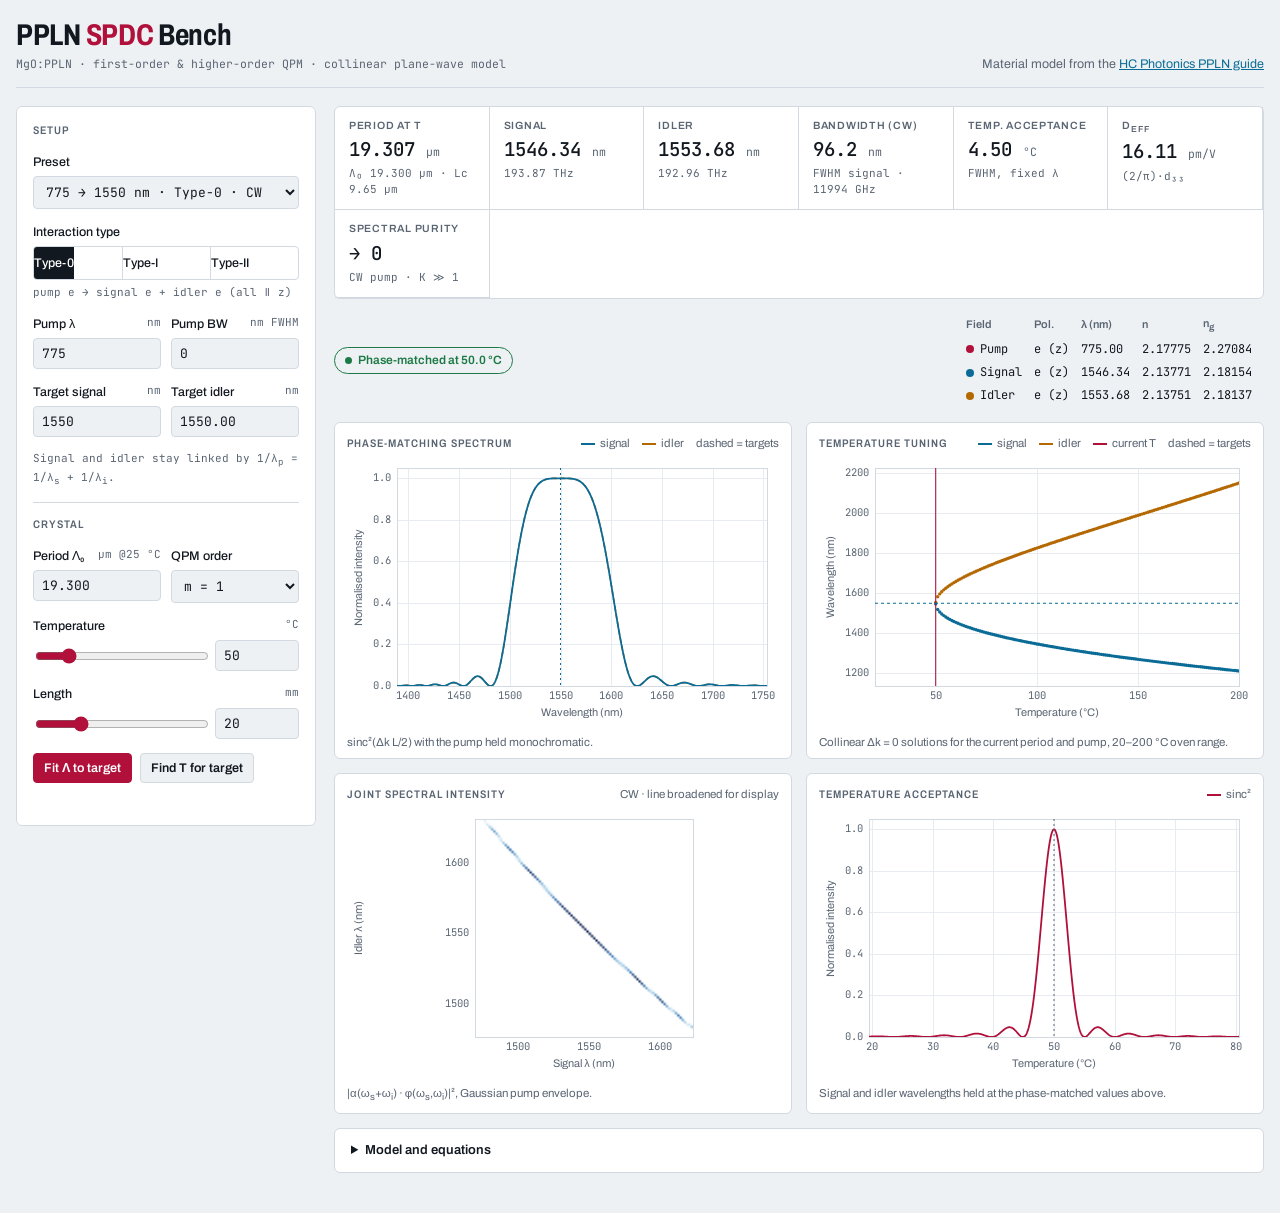
==== index.html @ 558c2560 "Add PPLN SPDC Bench simulator Co-Authored-By: Claude Opus 5.5 <noreply@anthropic.com>" ====
<!doctype html><html><head><meta charset=utf8><meta name=viewport content="width=device-width,initial-scale=1,viewport-fit=cover"><style>:root{color-scheme:light;box-sizing:border-box;padding-top:env(safe-area-inset-top,0px);padding-bottom:env(safe-area-inset-bottom,0px)}html{scroll-padding-top:env(safe-area-inset-top,0px)}body{margin:0;padding:0;font:14px -apple-system,BlinkMacSystemFont,sans-serif;background:#fff;color:#000}img{max-width:100%}[hidden]:not([hidden=until-found i]){display:none!important}</style></head><body>
<title>PPLN SPDC Bench</title>
<meta name="claude:viewport-fit-sides" content="cover">
<link rel="preconnect" href="https://fonts.googleapis.com">
<link rel="stylesheet" href="https://fonts.googleapis.com/css2?family=Archivo:wdth,wght@75..100,400..700&family=JetBrains+Mono:wght@400;500&display=swap">
<style>
/* Layout: instrument bench — fixed control rack on the left, readout strip + 2×2 scope panels on the right */
:root{
  --bg:#eef1f4; --panel:#ffffff; --ink:#121820; --muted:#5a6573; --line:#d3d9e0; --grid:#e8ecf0;
  --pump:#b0103a; --sig:#0a6c96; --idl:#b46800; --ok:#1d7a46; --warn:#a35a00;
  --map0:#ffffff; --map1:#9cc8e4; --map2:#2f6fb0; --map3:#0b1f4a;
  --f-disp:"Archivo", "Helvetica Neue", Arial, sans-serif;
  --f-body:"Archivo", "Helvetica Neue", Arial, sans-serif;
  --f-mono:"JetBrains Mono", ui-monospace, "SF Mono", Menlo, monospace;
}
@media (prefers-color-scheme: dark){:root:not([data-theme="light"]){
  --bg:#0c1014; --panel:#141a20; --ink:#e4e9ee; --muted:#8b97a4; --line:#27313b; --grid:#1c242c;
  --pump:#ff5a7e; --sig:#4fc4f2; --idl:#f2aa45; --ok:#5fd18f; --warn:#f0a94a;
  --map0:#141a20; --map1:#1f5d8c; --map2:#3fb6e6; --map3:#f4fbff; color-scheme:dark;}}
:root[data-theme="dark"]{
  --bg:#0c1014; --panel:#141a20; --ink:#e4e9ee; --muted:#8b97a4; --line:#27313b; --grid:#1c242c;
  --pump:#ff5a7e; --sig:#4fc4f2; --idl:#f2aa45; --ok:#5fd18f; --warn:#f0a94a;
  --map0:#141a20; --map1:#1f5d8c; --map2:#3fb6e6; --map3:#f4fbff; color-scheme:dark;}
*{box-sizing:border-box}
body{background:var(--bg);color:var(--ink);font-family:var(--f-body);font-size:14px;line-height:1.45;
  padding-left:max(16px, env(safe-area-inset-left, 0px));padding-right:max(16px, env(safe-area-inset-right, 0px));padding-block:20px 40px}
.wrap{max-width:1360px;margin:0 auto;display:flex;flex-direction:column;gap:18px}
header{display:flex;flex-wrap:wrap;align-items:flex-end;justify-content:space-between;gap:10px 24px;border-bottom:1px solid var(--line);padding-bottom:14px}
h1{font-family:var(--f-disp);font-stretch:78%;font-weight:700;font-size:30px;letter-spacing:-.01em;margin:0;line-height:1;text-wrap:balance}
h1 span{color:var(--pump)}
.sub{font-family:var(--f-mono);font-size:11.5px;color:var(--muted);margin-top:6px}
.src{font-size:12.5px;color:var(--muted)} .src a{color:var(--sig)}
.layout{display:grid;grid-template-columns:300px minmax(0,1fr);gap:18px;align-items:start}
@media (max-width:920px){.layout{grid-template-columns:minmax(0,1fr)}}
.rack{background:var(--panel);border:1px solid var(--line);border-radius:6px;padding:16px;display:flex;flex-direction:column;gap:14px;position:sticky;top:12px}
@media (max-width:920px){.rack{position:static}}
.rack h2,.panel h3{font-family:var(--f-disp);font-stretch:85%;font-size:11px;font-weight:600;letter-spacing:.09em;text-transform:uppercase;color:var(--muted);margin:0}
.field{display:flex;flex-direction:column;gap:5px}
.field label{font-size:12.5px;font-weight:500;display:flex;justify-content:space-between;gap:8px}
.field label small{color:var(--muted);font-weight:400;font-family:var(--f-mono);font-size:11px}
input[type=number],select{font-family:var(--f-mono);font-size:13px;color:var(--ink);background:var(--bg);border:1px solid var(--line);border-radius:4px;padding:6px 8px;width:100%;min-width:0}
input:focus-visible,select:focus-visible,button:focus-visible,.seg input:focus-visible+span{outline:2px solid var(--sig);outline-offset:1px}
.pair{display:grid;grid-template-columns:minmax(0,1fr) 84px;gap:8px;align-items:center}
input[type=range]{width:100%;accent-color:var(--pump)}
.row2{display:grid;grid-template-columns:1fr 1fr;gap:10px}
.seg{display:grid;grid-template-columns:repeat(3,1fr);border:1px solid var(--line);border-radius:4px;overflow:hidden}
.seg label{position:relative;cursor:pointer}
.seg input{position:absolute;opacity:0;inset:0}
.seg span{display:block;text-align:center;padding:7px 0;font-size:12.5px;font-weight:500;border-left:1px solid var(--line)}
.seg label:first-child span{border-left:0}
.seg input:checked+span{background:var(--ink);color:var(--panel)}
.polnote{font-family:var(--f-mono);font-size:11px;color:var(--muted)}
.btns{display:flex;gap:8px;flex-wrap:wrap}
button{font-family:var(--f-body);font-size:12.5px;font-weight:600;padding:7px 10px;border-radius:4px;border:1px solid var(--line);background:var(--bg);color:var(--ink);cursor:pointer}
button:hover{border-color:var(--muted)}
button.pri{background:var(--pump);border-color:var(--pump);color:#fff}
.msg{font-size:12px;color:var(--warn);min-height:1em}
.hr{height:1px;background:var(--line)}
.out{display:flex;flex-direction:column;gap:14px;min-width:0}
.strip{background:var(--panel);border:1px solid var(--line);border-radius:6px;display:grid;grid-template-columns:repeat(auto-fit,minmax(140px,1fr))}
.ro{padding:11px 14px;border-right:1px solid var(--line);border-bottom:1px solid var(--line);display:flex;flex-direction:column;gap:3px;min-width:0}
.ro .k{font-size:10.5px;letter-spacing:.07em;text-transform:uppercase;color:var(--muted);font-weight:600}
.ro .v{font-family:var(--f-mono);font-size:19px;font-weight:500;font-variant-numeric:tabular-nums;white-space:nowrap;overflow:hidden;text-overflow:ellipsis}
.ro .v small{font-size:11.5px;color:var(--muted);font-weight:400}
.ro .s{font-family:var(--f-mono);font-size:11px;color:var(--muted);font-variant-numeric:tabular-nums}
.statusbar{display:flex;flex-wrap:wrap;gap:10px;align-items:center;justify-content:space-between}
.chip{display:inline-flex;align-items:center;gap:6px;font-size:12px;font-weight:600;padding:4px 10px;border-radius:99px;border:1px solid currentColor}
.chip::before{content:"";width:7px;height:7px;border-radius:50%;background:currentColor}
.chip.ok{color:var(--ok)} .chip.warn{color:var(--warn)}
.tblwrap{overflow-x:auto}
table{border-collapse:collapse;font-family:var(--f-mono);font-size:12px;font-variant-numeric:tabular-nums}
th,td{padding:3px 12px 3px 0;text-align:left;white-space:nowrap}
th{font-family:var(--f-body);font-weight:600;color:var(--muted);font-size:11px}
.dot{display:inline-block;width:8px;height:8px;border-radius:50%;margin-right:6px;vertical-align:middle}
.grid4{display:grid;grid-template-columns:repeat(2,minmax(0,1fr));gap:14px}
@media (max-width:1100px){.grid4{grid-template-columns:minmax(0,1fr)}}
.panel{background:var(--panel);border:1px solid var(--line);border-radius:6px;padding:12px 12px 8px;display:flex;flex-direction:column;gap:6px;min-width:0}
.ph{display:flex;justify-content:space-between;align-items:baseline;gap:10px;flex-wrap:wrap}
.lg{display:flex;gap:12px;font-size:11.5px;color:var(--muted);flex-wrap:wrap}
.lg i{display:inline-block;width:14px;height:2px;vertical-align:middle;margin-right:5px}
canvas{width:100%;height:270px;display:block}
.cap{font-size:11.5px;color:var(--muted)}
details{background:var(--panel);border:1px solid var(--line);border-radius:6px;padding:12px 16px}
summary{cursor:pointer;font-weight:600;font-size:13px}
.notes{max-width:78ch;font-size:13px;display:flex;flex-direction:column;gap:8px;margin-top:10px}
.notes code,.eq{font-family:var(--f-mono);font-size:12px}
.eq{display:block;background:var(--bg);border:1px solid var(--line);border-radius:4px;padding:8px 10px;overflow-x:auto;white-space:pre}
@media (prefers-reduced-motion:reduce){*{transition:none!important}}
</style>

<div class="wrap">
<header>
  <div>
    <h1>PPLN <span>SPDC</span> Bench</h1>
    <div class="sub">MgO:PPLN · first-order &amp; higher-order QPM · collinear plane-wave model</div>
  </div>
  <div class="src">Material model from the <a href="https://www.hcphotonics.com/ppln-guide-overview" target="_blank" rel="noopener">HC Photonics PPLN guide</a></div>
</header>

<div class="layout">
<aside class="rack" aria-label="Simulation controls">
  <h2>Setup</h2>
  <div class="field">
    <label for="preset">Preset</label>
    <select id="preset">
      <option value="p1">775 → 1550 nm · Type-0 · CW</option>
      <option value="p2">405 → 810 nm · Type-0 · CW</option>
      <option value="p3">532 → 810 + 1550 nm · Type-0 · CW</option>
      <option value="p4">775 → 1550 nm · Type-II · 1 nm pulsed</option>
    </select>
  </div>
  <div class="field">
    <label>Interaction type</label>
    <div class="seg" role="radiogroup">
      <label><input type="radio" name="type" id="ty0" value="0" checked><span>Type-0</span></label>
      <label><input type="radio" name="type" id="ty1" value="1"><span>Type-I</span></label>
      <label><input type="radio" name="type" id="ty2" value="2"><span>Type-II</span></label>
    </div>
    <div class="polnote" id="polnote"></div>
  </div>
  <div class="row2">
    <div class="field"><label for="lp">Pump λ <small>nm</small></label><input type="number" id="lp" value="775" step="0.1" min="350" max="2000"></div>
    <div class="field"><label for="bw">Pump BW <small>nm FWHM</small></label><input type="number" id="bw" value="0" step="0.05" min="0"></div>
  </div>
  <div class="row2">
    <div class="field"><label for="ls">Target signal <small>nm</small></label><input type="number" id="ls" value="1550" step="0.1"></div>
    <div class="field"><label for="li">Target idler <small>nm</small></label><input type="number" id="li" value="1550" step="0.1"></div>
  </div>
  <div class="polnote">Signal and idler stay linked by 1/λ<sub>p</sub> = 1/λ<sub>s</sub> + 1/λ<sub>i</sub>.</div>
  <div class="hr"></div>
  <h2>Crystal</h2>
  <div class="row2">
    <div class="field"><label for="per">Period Λ₀ <small>µm @25 °C</small></label><input type="number" id="per" value="19.5" step="0.01" min="0.5"></div>
    <div class="field"><label for="ord">QPM order</label><select id="ord"><option value="1">m = 1</option><option value="3">m = 3</option><option value="5">m = 5</option></select></div>
  </div>
  <div class="field">
    <label for="Tr">Temperature <small>°C</small></label>
    <div class="pair"><input type="range" id="Tr" min="20" max="200" step="0.1" value="50" aria-label="Temperature slider"><input type="number" id="Tn" value="50" step="0.1" min="-20" max="250"></div>
  </div>
  <div class="field">
    <label for="Lr">Length <small>mm</small></label>
    <div class="pair"><input type="range" id="Lr" min="1" max="80" step="0.5" value="20" aria-label="Length slider"><input type="number" id="Ln" value="20" step="0.5" min="0.1" max="80"></div>
  </div>
  <div class="btns">
    <button class="pri" id="fitP">Fit Λ to target</button>
    <button id="fitT">Find T for target</button>
  </div>
  <div class="msg" id="msg" role="status"></div>
</aside>

<section class="out">
  <div class="strip" id="strip">
    <div class="ro"><span class="k">Period at T</span><span class="v" id="rPer">–</span><span class="s" id="rPer2"></span></div>
    <div class="ro"><span class="k">Signal</span><span class="v" id="rLs">–</span><span class="s" id="rLs2"></span></div>
    <div class="ro"><span class="k">Idler</span><span class="v" id="rLi">–</span><span class="s" id="rLi2"></span></div>
    <div class="ro"><span class="k">Bandwidth (CW)</span><span class="v" id="rBw">–</span><span class="s" id="rBw2"></span></div>
    <div class="ro"><span class="k">Temp. acceptance</span><span class="v" id="rTa">–</span><span class="s">FWHM, fixed λ</span></div>
    <div class="ro"><span class="k">d<sub>eff</sub></span><span class="v" id="rD">–</span><span class="s" id="rD2"></span></div>
    <div class="ro"><span class="k">Spectral purity</span><span class="v" id="rPu">–</span><span class="s" id="rPu2"></span></div>
  </div>

  <div class="statusbar">
    <span class="chip ok" id="chip">Phase-matched</span>
    <div class="tblwrap"><table aria-label="Refractive indices">
      <thead><tr><th>Field</th><th>Pol.</th><th>λ (nm)</th><th>n</th><th>n<sub>g</sub></th></tr></thead>
      <tbody id="ntab"></tbody>
    </table></div>
  </div>

  <div class="grid4">
    <figure class="panel" style="margin:0">
      <div class="ph"><h3>Phase-matching spectrum</h3><div class="lg"><span><i style="background:var(--sig)"></i>signal</span><span><i style="background:var(--idl)"></i>idler</span><span>dashed = targets</span></div></div>
      <canvas id="cvSpec" aria-label="Phase-matching spectrum plot"></canvas>
      <figcaption class="cap">sinc²(Δk L/2) with the pump held monochromatic.</figcaption>
    </figure>
    <figure class="panel" style="margin:0">
      <div class="ph"><h3>Temperature tuning</h3><div class="lg"><span><i style="background:var(--sig)"></i>signal</span><span><i style="background:var(--idl)"></i>idler</span><span><i style="background:var(--pump)"></i>current T</span><span>dashed = targets</span></div></div>
      <canvas id="cvTune" aria-label="Temperature tuning curve"></canvas>
      <figcaption class="cap">Collinear Δk = 0 solutions for the current period and pump, 20–200 °C oven range.</figcaption>
    </figure>
    <figure class="panel" style="margin:0">
      <div class="ph"><h3>Joint spectral intensity</h3><div class="lg" id="jsaLg"></div></div>
      <canvas id="cvJSA" aria-label="Joint spectral intensity map"></canvas>
      <figcaption class="cap" id="jsaCap">|α(ω<sub>s</sub>+ω<sub>i</sub>) · φ(ω<sub>s</sub>,ω<sub>i</sub>)|², Gaussian pump envelope.</figcaption>
    </figure>
    <figure class="panel" style="margin:0">
      <div class="ph"><h3>Temperature acceptance</h3><div class="lg"><span><i style="background:var(--pump)"></i>sinc²</span></div></div>
      <canvas id="cvTacc" aria-label="Temperature acceptance curve"></canvas>
      <figcaption class="cap">Signal and idler wavelengths held at the phase-matched values above.</figcaption>
    </figure>
  </div>

  <details>
    <summary>Model and equations</summary>
    <div class="notes">
      <p>Temperature-dependent extraordinary/ordinary index of 5 mol% MgO:CLN, in the Sellmeier form given in the HC Photonics guide (coefficients of Gayer et al., Appl. Phys. B 91, 343 (2008)), λ in µm, T in °C:</p>
      <span class="eq">n²(λ,T) = a1 + b1·f + (a2 + b2·f)/(λ² − (a3 + b3·f)²) + (a4 + b4·f)/(λ² − a5²) − a6·λ²
f = (T − 24.5)(T + 570.82)</span>
      <div class="tblwrap"><table id="coefTab"></table></div>
      <p>Quasi-phase-matching with thermal expansion of the grating, Λ(T) = Λ₀[1 + α(T−25) + β(T−25)²], α = 1.54×10⁻⁵ K⁻¹, β = 5.3×10⁻⁹ K⁻²:</p>
      <span class="eq">Δk = 2π [ n_p/λ_p − n_s/λ_s − n_i/λ_i ] − 2π m / Λ(T)
φ(ω_s, ω_i) = sinc(Δk L / 2)        d_eff = (2/π) d_ij / m</span>
      <p>Polarisations (pump → signal + idler): Type-0 e → e + e via d₃₃ = 25.3 pm/V; Type-I e → o + o via d₃₁ = 4.85 pm/V; Type-II o → e + o via d₃₁ (= d₁₅ under Kleinman symmetry). The d values are the ones quoted in the guide.</p>
      <p>Purity is computed from a 96×96 sampled JSA as Tr(ρ²) = Tr[(JJᵀ)²]/Tr[JJᵀ]², with K = 1/purity. For a CW pump the JSA collapses onto the anti-diagonal; the map is broadened only for display and purity → 0.</p>
      <p>Not modelled: focusing (Boyd–Kleinman / Bennink), absolute pair rates, waveguide dispersion, poling duty-cycle errors, non-collinear emission.</p>
    </div>
  </details>
</section>
</div>
</div>

<script>
(function(){
const $=id=>document.getElementById(id);
const SM={e:{a:[5.756,0.0983,0.2020,189.32,12.52,1.32e-2],b:[2.860e-6,4.700e-8,6.113e-8,1.516e-4]},
          o:{a:[5.653,0.1185,0.2091,89.61,10.85,1.97e-2],b:[7.941e-7,3.134e-8,-4.641e-9,-2.188e-6]}};
function nidx(lam,T,pol){const s=SM[pol],a=s.a,b=s.b,f=(T-24.5)*(T+570.82),l2=lam*lam,a3=a[2]+b[2]*f;
  return Math.sqrt(a[0]+b[0]*f+(a[1]+b[1]*f)/(l2-a3*a3)+(a[3]+b[3]*f)/(l2-a[4]*a[4])-a[5]*l2);}
function ngrp(lam,T,pol){const h=1e-4;return nidx(lam,T,pol)-lam*(nidx(lam+h,T,pol)-nidx(lam-h,T,pol))/(2*h);}
const AL=1.54e-5,BE=5.3e-9;
const perT=(L0,T)=>{const d=T-25;return L0*(1+AL*d+BE*d*d);};
const POL={0:['e','e','e'],1:['e','o','o'],2:['o','e','o']};
const DIJ={0:[25.3,'d₃₃'],1:[4.85,'d₃₁'],2:[4.85,'d₃₁']};
const TP=2*Math.PI, C_GHZ=299792.458;
function kmis(ss,si,T,type){const sp=ss+si,p=POL[type];return TP*(nidx(1/sp,T,p[0])*sp-nidx(1/ss,T,p[1])*ss-nidx(1/si,T,p[2])*si);}
function dk(ss,si,T,P){return kmis(ss,si,T,P.type)-P.sgn*TP*P.m/perT(P.L0,T);}
const sinc=x=>Math.abs(x)<1e-9?1:Math.sin(x)/x;
function bisect(f,a,b,fa){for(let k=0;k<60;k++){const m=(a+b)/2,fm=f(m);if(fa*fm<=0){b=m}else{a=m;fa=fm}}return (a+b)/2;}

// coefficient table
(function(){const t=$('coefTab');let h='<thead><tr><th></th>'+['a1','a2','a3','a4','a5','a6','b1','b2','b3','b4'].map(x=>'<th>'+x+'</th>').join('')+'</tr></thead><tbody>';
 for(const p of ['e','o']){h+='<tr><th>n<sub>'+p+'</sub></th>'+SM[p].a.concat(SM[p].b).map(v=>'<td>'+(Math.abs(v)<1e-3?v.toExponential(3):v)+'</td>').join('')+'</tr>';}
 t.innerHTML=h+'</tbody>';})();

function readP(){
  const type=+document.querySelector('input[name="type"]:checked').value;
  const P={type,lpnm:+$('lp').value,lsnm:+$('ls').value,bw:Math.max(0,+$('bw').value||0),L0:+$('per').value,m:+$('ord').value,T:+$('Tn').value,Lmm:+$('Ln').value};
  const errs=[];
  if(!(P.lpnm>=350&&P.lpnm<=2000))errs.push('Pump λ must be 350–2000 nm.');
  if(!(P.L0>0.3))errs.push('Period must be above 0.3 µm.');
  if(!(P.Lmm>0))errs.push('Length must be positive.');
  if(!(P.T>=-20&&P.T<=250))errs.push('Temperature must be −20 to 250 °C.');
  if(errs.length){P.err=errs.join(' ');return P;}
  P.lp=P.lpnm/1000;P.sp=1/P.lp;P.Lum=P.Lmm*1000;
  let sst=P.sp/2;
  if(P.lsnm>P.lpnm*1.001){const s=1000/P.lsnm,i=P.sp-s; if(i>0.2&&s<1/0.35) sst=s; else P.warnT=true;} else P.warnT=true;
  P.sst=sst;P.sit=P.sp-sst;P.linm=1000/P.sit;
  P.sgn=Math.sign(kmis(P.sst,P.sit,P.T,type))||1;
  P.dmax=Math.min(P.sp/2-0.2,1/0.35-P.sp/2);
  return P;
}

function scanRoots(P,T,N,sym){
  const lo=sym?0:-P.dmax,hi=P.dmax,R=[];let prev=null,pd=0;
  const f=d=>dk(P.sp/2+d,P.sp/2-d,T,P);
  let best=Infinity,bestd=0;
  for(let i=0;i<N;i++){const d=lo+(hi-lo)*i/(N-1),v=f(d);
    if(Math.abs(v)<best){best=Math.abs(v);bestd=d;}
    if(prev!==null&&(prev===0||prev*v<0))R.push(bisect(f,pd,d,prev));
    prev=v;pd=d;}
  return {R,bestd};
}

let RES=null;
function compute(){
  const P=readP();const msg=$('msg');
  $('polnote').textContent={0:'pump e → signal e + idler e (all ∥ z)',1:'pump e → signal o + idler o',2:'pump o → signal e + idler o'}[P.type];
  if(P.err){msg.textContent=P.err;return;}
  msg.textContent=P.warnT?'Target signal must lie between the pump and 5 µm idler limit; using degenerate point.':'';
  const sym=P.type!==2,sp=P.sp,T=P.T,L=P.Lum;
  if(!(P.dmax>0)){msg.textContent='Pump wavelength out of range for this model.';return;}
  // centre
  const sc=scanRoots(P,T,1600,sym);
  let dt=P.sst-sp/2; if(sym)dt=Math.abs(dt);
  let c,exact=false;
  if(sc.R.length){c=sc.R.reduce((a,b)=>Math.abs(b-dt)<Math.abs(a-dt)?b:a);exact=true;}else c=sc.bestd;
  const F=d=>dk(sp/2+d,sp/2-d,T,P);
  const h=1e-4,f0=F(c),f1=(F(c+h)-F(c-h))/(2*h),f2=(F(c+h)-2*f0+F(c-h))/(h*h);
  const B=12*Math.PI/L+Math.abs(f0);
  let w=Infinity; if(Math.abs(f1)>1e-12)w=B/Math.abs(f1); if(Math.abs(f2)>1e-12)w=Math.min(w,Math.sqrt(2*B/Math.abs(f2)));
  if(!isFinite(w))w=P.dmax; w=Math.min(Math.max(w,1e-7),P.dmax);
  let lo=c-w,hi=c+w; if(sym&&lo<0){const m=Math.max(-lo,hi);lo=-m;hi=m;}
  lo=Math.max(lo,-P.dmax);hi=Math.min(hi,P.dmax);
  const NS=1500,sp_={d:[],ls:[],li:[],S:[]};
  for(let i=0;i<NS;i++){const d=lo+(hi-lo)*i/(NS-1),x=F(d)*L/2,s=sinc(x);sp_.d.push(d);sp_.ls.push(1000/(sp/2+d));sp_.li.push(1000/(sp/2-d));sp_.S.push(s*s);}
  // FWHM signal
  let im=0;for(let i=1;i<NS;i++){if(sp_.S[i]>sp_.S[im])im=i;}
  const half=sp_.S[im]/2,interp=(i,j)=>{const t=(half-sp_.S[i])/(sp_.S[j]-sp_.S[i]);return [sp_.ls[i]+t*(sp_.ls[j]-sp_.ls[i]),sp_.d[i]+t*(sp_.d[j]-sp_.d[i])];};
  let l=im;while(l>0&&sp_.S[l]>=half)l--; let r=im;while(r<NS-1&&sp_.S[r]>=half)r++;
  const A=l<im?interp(l,l+1):[sp_.ls[0],sp_.d[0]],Bq=r>im?interp(r,r-1):[sp_.ls[NS-1],sp_.d[NS-1]];
  const fwhmNm=Math.abs(A[0]-Bq[0]),fwhmS=Math.abs(A[1]-Bq[1]);
  const ss0=sp/2+c,si0=sp/2-c,lsc=1000/ss0,lic=1000/si0;
  // temperature acceptance
  const G=t=>dk(ss0,si0,t,P);
  const g0=G(T),g1=(G(T+0.01)-G(T-0.01))/0.02;
  let Tc=Math.abs(g1)>1e-12?T-g0/g1:T; Tc=Math.min(Math.max(Tc,T-200),T+200);
  let wT=Math.abs(g1)>1e-12?(12*Math.PI/L)/Math.abs(g1):100; wT=Math.min(Math.max(wT,0.02),150);
  const ta={T:[],S:[]};for(let i=0;i<800;i++){const t=Tc-wT+2*wT*i/799,x=G(t)*L/2,s=sinc(x);ta.T.push(t);ta.S.push(s*s);}
  let tm=0;for(let i=1;i<800;i++)if(ta.S[i]>ta.S[tm])tm=i;
  const th=ta.S[tm]/2;let tl=tm;while(tl>0&&ta.S[tl]>=th)tl--;let tr=tm;while(tr<799&&ta.S[tr]>=th)tr++;
  const tI=(i,j)=>ta.T[i]+(th-ta.S[i])/(ta.S[j]-ta.S[i])*(ta.T[j]-ta.T[i]);
  const tFW=Math.abs((tr>tm?tI(tr,tr-1):ta.T[799])-(tl<tm?tI(tl,tl+1):ta.T[0]));
  // tuning curve
  const tune={s:[],i:[]};
  for(let t=20;t<=200;t+=1){const q=scanRoots(P,t,500,sym);for(const d of q.R){tune.s.push([t,1000/(sp/2+d)]);tune.i.push([t,1000/(sp/2-d)]);}}
  // JSA
  const N=96,Fs=P.bw>0?P.bw/1000/(P.lp*P.lp):0; // pump FWHM in µm^-1
  let hsS=Math.max(0.8*fwhmS,3*Fs,2e-6);
  const hlS=hsS*(lsc/1000)*(lsc/1000)*1000,hlI=hsS*(lic/1000)*(lic/1000)*1000; // nm
  const Fe=Fs>0?Fs:2*hsS/N*1.2;
  const J=new Float64Array(N*N);let jmax=0;
  for(let r2=0;r2<N;r2++){const li=lic+hlI-2*hlI*r2/(N-1),si=1000/li;
    for(let c2=0;c2<N;c2++){const ls=lsc-hlS+2*hlS*c2/(N-1),ss=1000/ls;
      const dp=ss+si-sp,pa=Math.exp(-2*Math.LN2*dp*dp/(Fe*Fe));
      const v=pa*sinc(dk(ss,si,T,P)*L/2);J[r2*N+c2]=v;if(Math.abs(v)>jmax)jmax=Math.abs(v);}}
  let pur=null;
  if(Fs>0&&jmax>0){let trM=0,trM2=0;const Mrow=new Float64Array(N);
    for(let a=0;a<N;a++){for(let b=a;b<N;b++){let s=0;const oa=a*N,ob=b*N;for(let k=0;k<N;k++)s+=J[oa+k]*J[ob+k];
      if(a===b){trM+=s;trM2+=s*s;}else trM2+=2*s*s;}}
    pur=trM2/(trM*trM);}
  RES={P,exact,f0,c,lsc,lic,fwhmNm,fwhmS,tFW,Tc,sp_,ta,tune,J,N,jmax,hlS,hlI,pur,sym};
  readouts();draw();
}

function fx(v,d){return Number.isFinite(v)?v.toFixed(d):'–';}
function readouts(){
  const R=RES,P=R.P;
  const LT=perT(P.L0,P.T);
  $('rPer').innerHTML=fx(LT,3)+' <small>µm</small>';
  $('rPer2').textContent='Λ₀ '+fx(P.L0,3)+' µm · Lc '+fx(LT/(2*P.m),2)+' µm';
  $('rLs').innerHTML=fx(R.lsc,2)+' <small>nm</small>';
  $('rLi').innerHTML=fx(R.lic,2)+' <small>nm</small>';
  $('rLs2').textContent=fx(C_GHZ/R.lsc,2)+' THz';
  $('rLi2').textContent=fx(C_GHZ/R.lic,2)+' THz';
  const bw=R.fwhmNm;
  $('rBw').innerHTML=(bw<0.1?fx(bw*1000,1)+' <small>pm</small>':fx(bw,bw<10?2:1)+' <small>nm</small>');
  $('rBw2').textContent='FWHM signal · '+fx(R.fwhmS*C_GHZ,R.fwhmS*C_GHZ<10?2:0)+' GHz';
  $('rTa').innerHTML=(R.tFW<0.1?fx(R.tFW*1000,0)+' <small>mK</small>':fx(R.tFW,2)+' <small>°C</small>');
  const d=DIJ[P.type];
  $('rD').innerHTML=fx(2/Math.PI*d[0]/P.m,2)+' <small>pm/V</small>';
  $('rD2').textContent='(2/π)·'+d[1]+(P.m>1?' / '+P.m:'');
  if(R.pur==null){$('rPu').innerHTML='→ 0';$('rPu2').textContent='CW pump · K ≫ 1';}
  else{$('rPu').innerHTML=fx(R.pur,3);$('rPu2').textContent='Schmidt K = '+fx(1/R.pur,2);}
  const chip=$('chip');
  if(R.exact){chip.className='chip ok';chip.textContent='Phase-matched at '+fx(P.T,1)+' °C';}
  else{chip.className='chip warn';chip.textContent='No exact match · nearest |Δk·L/2| = '+fx(Math.abs(R.f0*P.Lum/2)/Math.PI,1)+'π · peak near '+fx(R.Tc,1)+' °C';}
  const pol=POL[P.type],rows=[['Pump','var(--pump)',pol[0],P.lpnm],['Signal','var(--sig)',pol[1],R.lsc],['Idler','var(--idl)',pol[2],R.lic]];
  $('ntab').innerHTML=rows.map(r=>'<tr><td><span class="dot" style="background:'+r[1]+'"></span>'+r[0]+'</td><td>'+(r[2]==='e'?'e (z)':'o (y)')+'</td><td>'+fx(r[3],2)+'</td><td>'+fx(nidx(r[3]/1000,P.T,r[2]),5)+'</td><td>'+fx(ngrp(r[3]/1000,P.T,r[2]),5)+'</td></tr>').join('');
  $('jsaLg').innerHTML=R.pur==null?'<span>CW · line broadened for display</span>':'<span>pump '+fx(P.bw,2)+' nm FWHM</span>';
}

// ---------- plotting ----------
function tok(){const cs=getComputedStyle(document.documentElement),g=k=>cs.getPropertyValue(k).trim();
  return{ink:g('--ink'),muted:g('--muted'),line:g('--line'),grid:g('--grid'),panel:g('--panel'),pump:g('--pump'),sig:g('--sig'),idl:g('--idl'),map:['--map0','--map1','--map2','--map3'].map(g)};}
function prep(cv){const dpr=window.devicePixelRatio||1,w=cv.clientWidth,h=cv.clientHeight,W=Math.max(1,Math.round(w*dpr)),H=Math.max(1,Math.round(h*dpr));
  if(cv.width!==W)cv.width=W;if(cv.height!==H)cv.height=H;const ctx=cv.getContext('2d');ctx.setTransform(dpr,0,0,dpr,0,0);ctx.clearRect(0,0,w,h);return{ctx,w,h};}
function ticks(lo,hi,n){if(!(hi>lo)){hi=lo+1;}const s0=(hi-lo)/n,mag=Math.pow(10,Math.floor(Math.log10(s0))),q=s0/mag,step=(q<1.5?1:q<3?2:q<7?5:10)*mag,t=[];
  for(let v=Math.ceil(lo/step)*step;v<=hi+step*1e-6;v+=step)t.push(v);return{t,step};}
function tf(v,step){const d=Math.max(0,Math.min(4,-Math.floor(Math.log10(step)+1e-9)));return (Math.abs(v)<step*1e-6?0:v).toFixed(d);}
const MONO='10.5px "JetBrains Mono", ui-monospace, monospace';
function frame(ctx,C,r,x0,x1,y0,y1,o){
  const X=v=>r.x+(v-x0)/(x1-x0)*r.w,Y=v=>r.y+r.h-(v-y0)/(y1-y0)*r.h;
  const tx=ticks(x0,x1,o.nx||5),ty=ticks(y0,y1,o.ny||4);
  ctx.font=MONO;ctx.lineWidth=1;
  if(!o.nogrid){ctx.strokeStyle=C.grid;ctx.beginPath();
    tx.t.forEach(v=>{const p=Math.round(X(v))+.5;ctx.moveTo(p,r.y);ctx.lineTo(p,r.y+r.h);});
    ty.t.forEach(v=>{const p=Math.round(Y(v))+.5;ctx.moveTo(r.x,p);ctx.lineTo(r.x+r.w,p);});ctx.stroke();}
  ctx.strokeStyle=C.line;ctx.strokeRect(Math.round(r.x)+.5,Math.round(r.y)+.5,Math.round(r.w),Math.round(r.h));
  ctx.fillStyle=C.muted;ctx.textAlign='center';ctx.textBaseline='top';
  let lastX=-1e9;tx.t.forEach(v=>{const s=tf(v,tx.step),p=X(v),wd=ctx.measureText(s).width;if(p-wd/2>lastX+6){ctx.fillText(s,p,r.y+r.h+5);lastX=p+wd/2;}});
  if(!o.noy){ctx.textAlign='right';ctx.textBaseline='middle';ty.t.forEach(v=>ctx.fillText(tf(v,ty.step),r.x-6,Y(v)));}
  ctx.font='11px "Archivo", "Helvetica Neue", Arial, sans-serif';ctx.textAlign='center';ctx.textBaseline='top';
  if(o.xl)ctx.fillText(o.xl,r.x+r.w/2,r.y+r.h+21);
  if(o.yl){ctx.save();ctx.translate(12,r.y+r.h/2);ctx.rotate(-Math.PI/2);ctx.textBaseline='middle';ctx.fillText(o.yl,0,0);ctx.restore();}
  return{X,Y};
}
function path(ctx,M,xs,ys,col,lw,dash,r){ctx.save();ctx.beginPath();ctx.rect(r.x,r.y,r.w,r.h);ctx.clip();ctx.strokeStyle=col;ctx.lineWidth=lw;ctx.setLineDash(dash||[]);ctx.beginPath();
  for(let i=0;i<xs.length;i++){const a=M.X(xs[i]),b=M.Y(ys[i]);i?ctx.lineTo(a,b):ctx.moveTo(a,b);}ctx.stroke();ctx.restore();}
function vline(ctx,M,r,x,col,dash){if(x<Math.min(M.x0,M.x1))return;const p=M.X(x);if(p<r.x||p>r.x+r.w)return;ctx.save();ctx.strokeStyle=col;ctx.setLineDash(dash||[]);ctx.lineWidth=1;ctx.beginPath();ctx.moveTo(p,r.y);ctx.lineTo(p,r.y+r.h);ctx.stroke();ctx.restore();}
function hline(ctx,M,r,y,col,dash){const p=M.Y(y);if(p<r.y||p>r.y+r.h)return;ctx.save();ctx.strokeStyle=col;ctx.setLineDash(dash||[]);ctx.lineWidth=1;ctx.beginPath();ctx.moveTo(r.x,p);ctx.lineTo(r.x+r.w,p);ctx.stroke();ctx.restore();}
function rng(a){let lo=Infinity,hi=-Infinity;for(const v of a){if(v<lo)lo=v;if(v>hi)hi=v;}return[lo,hi];}
function note(ctx,C,r,t){ctx.fillStyle=C.muted;ctx.font='12px "Archivo", Arial, sans-serif';ctx.textAlign='center';ctx.textBaseline='middle';ctx.fillText(t,r.x+r.w/2,r.y+r.h/2);}

function drawSpec(C){
  const {ctx,w,h}=prep($('cvSpec')),R=RES,S=R.sp_,P=R.P;
  const [s0,s1]=rng(S.ls),[i0,i1]=rng(S.li),wid=Math.max(s1-s0,i1-i0);
  const tgt=P.warnT?null:P.lsnm,tgi=P.warnT?null:P.linm;
  if(Math.max(s0,i0)-Math.min(s1,i1)<0.5*wid){
    const r={x:50,y:10,w:w-62,h:h-52},x0=Math.min(s0,i0),x1=Math.max(s1,i1);
    const M=frame(ctx,C,r,x0,x1,0,1.05,{xl:'Wavelength (nm)',yl:'Normalised intensity',nx:6});
    path(ctx,M,S.li,S.S,C.idl,1.6,[5,3],r);path(ctx,M,S.ls,S.S,C.sig,1.8,null,r);
    if(tgt){M.x0=x0;M.x1=x1;vline(ctx,M,r,tgt,C.sig,[2,3]);if(Math.abs(tgi-tgt)>1e-3)vline(ctx,M,r,tgi,C.idl,[2,3]);}
  } else {
    const gap=24,ww=(w-62-gap)/2;
    const r1={x:50,y:10,w:ww,h:h-52},r2={x:50+ww+gap,y:10,w:ww,h:h-52};
    const M1=frame(ctx,C,r1,s0,s1,0,1.05,{xl:'Signal λ (nm)',yl:'Normalised intensity',nx:3});
    const M2=frame(ctx,C,r2,i0,i1,0,1.05,{xl:'Idler λ (nm)',nx:3,noy:true});
    path(ctx,M1,S.ls,S.S,C.sig,1.8,null,r1);path(ctx,M2,S.li,S.S,C.idl,1.8,null,r2);
    if(tgt){M1.x0=s0;M1.x1=s1;vline(ctx,M1,r1,tgt,C.sig,[2,3]);M2.x0=i0;M2.x1=i1;vline(ctx,M2,r2,tgi,C.idl,[2,3]);}
  }
}
function drawTune(C){
  const {ctx,w,h}=prep($('cvTune')),R=RES,P=R.P,r={x:56,y:10,w:w-68,h:h-52};
  const all=R.tune.s.concat(R.tune.i);
  if(!all.length){frame(ctx,C,r,20,200,0,1,{xl:'Temperature (°C)',yl:'Wavelength (nm)',nx:6});note(ctx,C,r,'No collinear phase matching between 20 and 200 °C');return;}
  let [y0,y1]=rng(all.map(p=>p[1]));if(!P.warnT){y0=Math.min(y0,P.lsnm,P.linm);y1=Math.max(y1,P.lsnm,P.linm);}const pad=Math.max((y1-y0)*0.08,1);y0-=pad;y1+=pad;
  const M=frame(ctx,C,r,20,200,y0,y1,{xl:'Temperature (°C)',yl:'Wavelength (nm)',nx:6});
  ctx.save();ctx.beginPath();ctx.rect(r.x,r.y,r.w,r.h);ctx.clip();
  for(const [arr,col] of [[R.tune.i,C.idl],[R.tune.s,C.sig]]){ctx.fillStyle=col;for(const p of arr){ctx.beginPath();ctx.arc(M.X(p[0]),M.Y(p[1]),1.7,0,TP);ctx.fill();}}
  ctx.restore();
  M.x0=20;M.x1=200;vline(ctx,M,r,P.T,C.pump,[]);
  if(!P.warnT){hline(ctx,M,r,P.lsnm,C.sig,[3,3]);if(Math.abs(P.linm-P.lsnm)>1e-3)hline(ctx,M,r,P.linm,C.idl,[3,3]);}
}
function hex(c){c=c.replace('#','');if(c.length===3)c=c.split('').map(x=>x+x).join('');const n=parseInt(c,16);return[(n>>16)&255,(n>>8)&255,n&255];}
function drawJSA(C){
  const cv=$('cvJSA'),{ctx,w,h}=prep(cv),R=RES,N=R.N;
  const side=Math.min(w-70,h-52),r={x:56+Math.max(0,(w-70-side)/2),y:10,w:side,h:side};
  const stops=C.map.map(hex),cmap=v=>{const t=Math.min(1,Math.max(0,v))*3,k=Math.min(2,Math.floor(t)),f=t-k,a=stops[k],b=stops[k+1];return[a[0]+(b[0]-a[0])*f,a[1]+(b[1]-a[1])*f,a[2]+(b[2]-a[2])*f];};
  const off=document.createElement('canvas');off.width=N;off.height=N;const oc=off.getContext('2d'),img=oc.createImageData(N,N);
  const m2=R.jmax*R.jmax||1;
  for(let i=0;i<N*N;i++){const v=R.J[i]*R.J[i]/m2,c=cmap(Math.pow(v,0.8));img.data[4*i]=c[0];img.data[4*i+1]=c[1];img.data[4*i+2]=c[2];img.data[4*i+3]=255;}
  oc.putImageData(img,0,0);
  ctx.imageSmoothingEnabled=true;ctx.drawImage(off,r.x,r.y,r.w,r.h);
  frame(ctx,C,r,R.lsc-R.hlS,R.lsc+R.hlS,R.lic-R.hlI,R.lic+R.hlI,{xl:'Signal λ (nm)',yl:'Idler λ (nm)',nx:4,ny:4,nogrid:true});
}
function drawTacc(C){
  const {ctx,w,h}=prep($('cvTacc')),R=RES,r={x:50,y:10,w:w-62,h:h-52},[t0,t1]=rng(R.ta.T);
  const M=frame(ctx,C,r,t0,t1,0,1.05,{xl:'Temperature (°C)',yl:'Normalised intensity',nx:5});
  path(ctx,M,R.ta.T,R.ta.S,C.pump,1.8,null,r);M.x0=t0;M.x1=t1;vline(ctx,M,r,R.P.T,C.muted,[2,3]);
}
function draw(){if(!RES)return;const C=tok();drawSpec(C);drawTune(C);drawJSA(C);drawTacc(C);}

// ---------- controls ----------
let raf=0;const sched=()=>{cancelAnimationFrame(raf);raf=requestAnimationFrame(compute);};
function link(a,b){$(a).addEventListener('input',()=>{$(b).value=$(a).value;sched();});$(b).addEventListener('input',()=>{$(a).value=$(b).value;sched();});}
link('Tr','Tn');link('Lr','Ln');
['bw','per','ord'].forEach(id=>$(id).addEventListener('input',sched));
function conj(a,b){const lp=+$('lp').value,v=+$(a).value;if(v>lp*1.001){const o=1/(1/lp-1/v);if(isFinite(o)&&o>0)$(b).value=o.toFixed(2);}}
$('ls').addEventListener('input',()=>{conj('ls','li');sched();});
$('li').addEventListener('input',()=>{conj('li','ls');sched();});
$('lp').addEventListener('input',()=>{conj('ls','li');sched();});
function fitPeriod(){const P=readP();if(P.err){$('msg').textContent=P.err;return;}
  const km=Math.abs(kmis(P.sst,P.sit,P.T,P.type));$('per').value=(TP*P.m/km/perT(1,P.T)).toFixed(3);compute();}
document.querySelectorAll('input[name="type"]').forEach(el=>el.addEventListener('change',fitPeriod));
$('ord').addEventListener('change',fitPeriod);
$('fitP').addEventListener('click',fitPeriod);
$('fitT').addEventListener('click',()=>{const P=readP();if(P.err)return;
  const g=t=>dk(P.sst,P.sit,t,P),R=[];let pv=g(0),pt=0;
  for(let t=0.25;t<=250;t+=0.25){const v=g(t);if(pv*v<=0)R.push(bisect(g,pt,t,pv));pv=v;pt=t;}
  if(!R.length){$('msg').textContent='No temperature between 0 and 250 °C phase-matches the target with this period.';return;}
  const best=R.reduce((a,b)=>Math.abs(b-P.T)<Math.abs(a-P.T)?b:a);
  $('Tn').value=best.toFixed(2);$('Tr').value=Math.min(200,Math.max(20,best));compute();
  $('msg').textContent=best>200?'Phase matching needs '+best.toFixed(1)+' °C, above a typical 200 °C oven.':'';});
const PRESETS={p1:{type:0,lp:775,bw:0,ls:1550,T:50,L:20},p2:{type:0,lp:405,bw:0,ls:810,T:40,L:10},p3:{type:0,lp:532,bw:0,ls:810,T:60,L:20},p4:{type:2,lp:775,bw:1,ls:1550,T:40,L:30}};
function applyPreset(k){const p=PRESETS[k];$('ty'+p.type).checked=true;$('lp').value=p.lp;$('bw').value=p.bw;$('ls').value=p.ls;conj('ls','li');$('Tn').value=p.T;$('Tr').value=p.T;$('Ln').value=p.L;$('Lr').value=p.L;$('ord').value=1;fitPeriod();}
$('preset').addEventListener('change',e=>applyPreset(e.target.value));

new ResizeObserver(()=>draw()).observe(document.querySelector('.grid4'));
try{matchMedia('(prefers-color-scheme: dark)').addEventListener('change',draw);}catch(e){}
new MutationObserver(draw).observe(document.documentElement,{attributes:true,attributeFilter:['data-theme']});
if(document.fonts&&document.fonts.ready)document.fonts.ready.then(draw);
applyPreset('p1');
})();
</script>

</body></html>
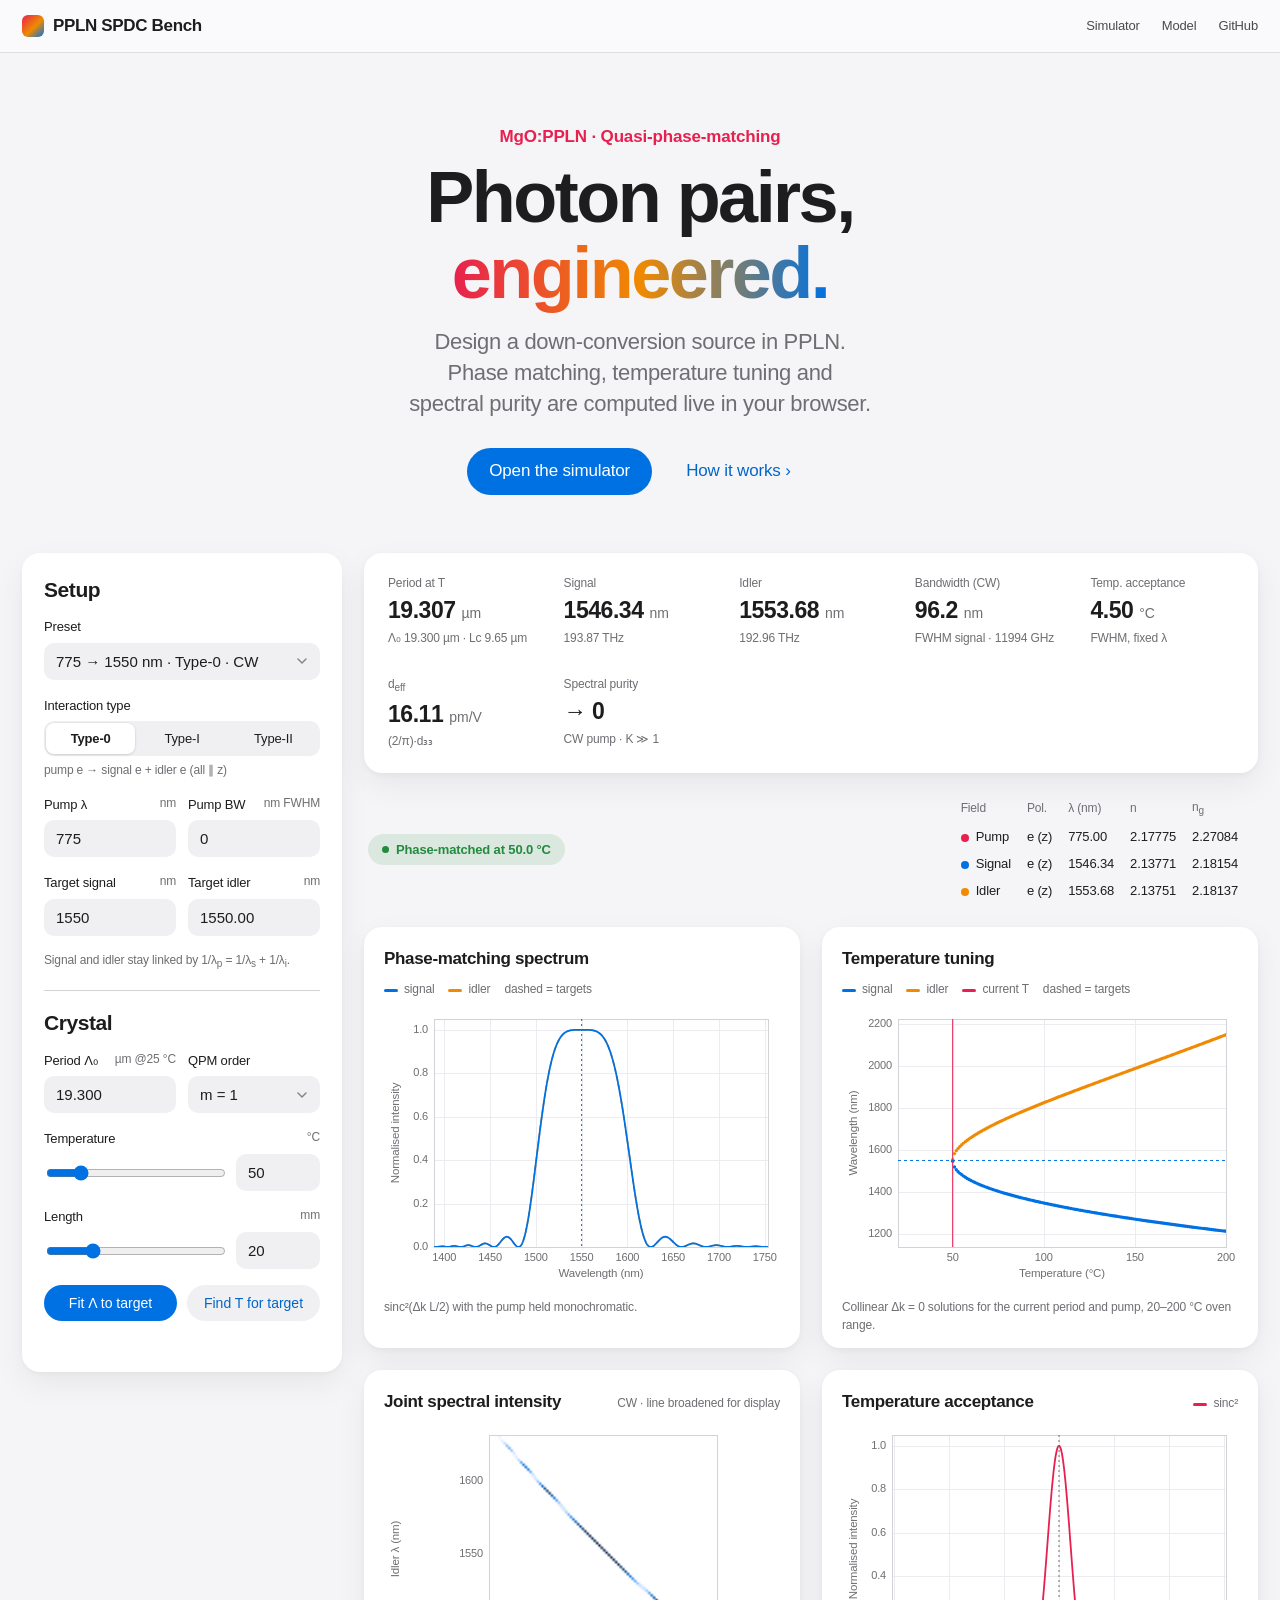
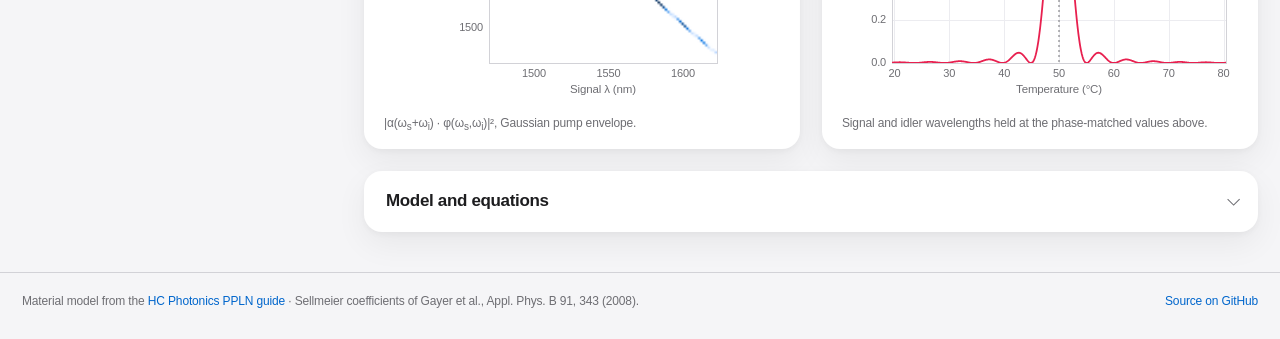
==== commit 696e458b: "Redesign page with Apple-style look Glass nav bar, hero section, system fonts, rounded cards, segmen" ====
--- a/index.html
+++ b/index.html
@@ -1,103 +1,182 @@
-<!doctype html><html><head><meta charset=utf8><meta name=viewport content="width=device-width,initial-scale=1,viewport-fit=cover"><style>:root{color-scheme:light;box-sizing:border-box;padding-top:env(safe-area-inset-top,0px);padding-bottom:env(safe-area-inset-bottom,0px)}html{scroll-padding-top:env(safe-area-inset-top,0px)}body{margin:0;padding:0;font:14px -apple-system,BlinkMacSystemFont,sans-serif;background:#fff;color:#000}img{max-width:100%}[hidden]:not([hidden=until-found i]){display:none!important}</style></head><body>
+<!doctype html>
+<html lang="en">
+<head>
+<meta charset="utf-8">
+<meta name="viewport" content="width=device-width,initial-scale=1,viewport-fit=cover">
 <title>PPLN SPDC Bench</title>
-<meta name="claude:viewport-fit-sides" content="cover">
-<link rel="preconnect" href="https://fonts.googleapis.com">
-<link rel="stylesheet" href="https://fonts.googleapis.com/css2?family=Archivo:wdth,wght@75..100,400..700&family=JetBrains+Mono:wght@400;500&display=swap">
+<meta name="description" content="Interactive simulator for spontaneous parametric down-conversion in MgO:PPLN: quasi-phase-matching, temperature tuning, joint spectral intensity and purity.">
+<meta name="theme-color" content="#f5f5f7" media="(prefers-color-scheme: light)">
+<meta name="theme-color" content="#000000" media="(prefers-color-scheme: dark)">
 <style>
-/* Layout: instrument bench — fixed control rack on the left, readout strip + 2×2 scope panels on the right */
 :root{
-  --bg:#eef1f4; --panel:#ffffff; --ink:#121820; --muted:#5a6573; --line:#d3d9e0; --grid:#e8ecf0;
-  --pump:#b0103a; --sig:#0a6c96; --idl:#b46800; --ok:#1d7a46; --warn:#a35a00;
-  --map0:#ffffff; --map1:#9cc8e4; --map2:#2f6fb0; --map3:#0b1f4a;
-  --f-disp:"Archivo", "Helvetica Neue", Arial, sans-serif;
-  --f-body:"Archivo", "Helvetica Neue", Arial, sans-serif;
-  --f-mono:"JetBrains Mono", ui-monospace, "SF Mono", Menlo, monospace;
+  --bg:#f5f5f7; --panel:#ffffff; --fill:#f0f0f3; --ink:#1d1d1f; --muted:#6e6e73; --line:#d2d2d7; --grid:#ececf0;
+  --accent:#0071e3; --accent-ink:#0066cc;
+  --pump:#e8204f; --sig:#0071e3; --idl:#f08a00; --ok:#248a3d; --warn:#c93400;
+  --map0:#ffffff; --map1:#bcd9ff; --map2:#0071e3; --map3:#001a3d;
+  --nav:rgba(251,251,253,.78); --shadow:0 2px 6px rgba(0,0,0,.04),0 12px 32px rgba(0,0,0,.06);
+  --f:-apple-system,BlinkMacSystemFont,"SF Pro Text","SF Pro Display","Helvetica Neue",Helvetica,Arial,sans-serif;
+  --f-mono:ui-monospace,"SF Mono",SFMono-Regular,Menlo,monospace;
+  color-scheme:light;
 }
 @media (prefers-color-scheme: dark){:root:not([data-theme="light"]){
-  --bg:#0c1014; --panel:#141a20; --ink:#e4e9ee; --muted:#8b97a4; --line:#27313b; --grid:#1c242c;
-  --pump:#ff5a7e; --sig:#4fc4f2; --idl:#f2aa45; --ok:#5fd18f; --warn:#f0a94a;
-  --map0:#141a20; --map1:#1f5d8c; --map2:#3fb6e6; --map3:#f4fbff; color-scheme:dark;}}
+  --bg:#000000; --panel:#1c1c1e; --fill:#2c2c2e; --ink:#f5f5f7; --muted:#98989d; --line:#38383a; --grid:#262629;
+  --accent:#0a84ff; --accent-ink:#2997ff;
+  --pump:#ff375f; --sig:#2997ff; --idl:#ff9f0a; --ok:#30d158; --warn:#ff9f0a;
+  --map0:#1c1c1e; --map1:#0b3f7d; --map2:#0a84ff; --map3:#eaf4ff;
+  --nav:rgba(22,22,23,.78); --shadow:none; color-scheme:dark;}}
 :root[data-theme="dark"]{
-  --bg:#0c1014; --panel:#141a20; --ink:#e4e9ee; --muted:#8b97a4; --line:#27313b; --grid:#1c242c;
-  --pump:#ff5a7e; --sig:#4fc4f2; --idl:#f2aa45; --ok:#5fd18f; --warn:#f0a94a;
-  --map0:#141a20; --map1:#1f5d8c; --map2:#3fb6e6; --map3:#f4fbff; color-scheme:dark;}
+  --bg:#000000; --panel:#1c1c1e; --fill:#2c2c2e; --ink:#f5f5f7; --muted:#98989d; --line:#38383a; --grid:#262629;
+  --accent:#0a84ff; --accent-ink:#2997ff;
+  --pump:#ff375f; --sig:#2997ff; --idl:#ff9f0a; --ok:#30d158; --warn:#ff9f0a;
+  --map0:#1c1c1e; --map1:#0b3f7d; --map2:#0a84ff; --map3:#eaf4ff;
+  --nav:rgba(22,22,23,.78); --shadow:none; color-scheme:dark;}
 *{box-sizing:border-box}
-body{background:var(--bg);color:var(--ink);font-family:var(--f-body);font-size:14px;line-height:1.45;
-  padding-left:max(16px, env(safe-area-inset-left, 0px));padding-right:max(16px, env(safe-area-inset-right, 0px));padding-block:20px 40px}
-.wrap{max-width:1360px;margin:0 auto;display:flex;flex-direction:column;gap:18px}
-header{display:flex;flex-wrap:wrap;align-items:flex-end;justify-content:space-between;gap:10px 24px;border-bottom:1px solid var(--line);padding-bottom:14px}
-h1{font-family:var(--f-disp);font-stretch:78%;font-weight:700;font-size:30px;letter-spacing:-.01em;margin:0;line-height:1;text-wrap:balance}
-h1 span{color:var(--pump)}
-.sub{font-family:var(--f-mono);font-size:11.5px;color:var(--muted);margin-top:6px}
-.src{font-size:12.5px;color:var(--muted)} .src a{color:var(--sig)}
-.layout{display:grid;grid-template-columns:300px minmax(0,1fr);gap:18px;align-items:start}
-@media (max-width:920px){.layout{grid-template-columns:minmax(0,1fr)}}
-.rack{background:var(--panel);border:1px solid var(--line);border-radius:6px;padding:16px;display:flex;flex-direction:column;gap:14px;position:sticky;top:12px}
-@media (max-width:920px){.rack{position:static}}
-.rack h2,.panel h3{font-family:var(--f-disp);font-stretch:85%;font-size:11px;font-weight:600;letter-spacing:.09em;text-transform:uppercase;color:var(--muted);margin:0}
-.field{display:flex;flex-direction:column;gap:5px}
-.field label{font-size:12.5px;font-weight:500;display:flex;justify-content:space-between;gap:8px}
-.field label small{color:var(--muted);font-weight:400;font-family:var(--f-mono);font-size:11px}
-input[type=number],select{font-family:var(--f-mono);font-size:13px;color:var(--ink);background:var(--bg);border:1px solid var(--line);border-radius:4px;padding:6px 8px;width:100%;min-width:0}
-input:focus-visible,select:focus-visible,button:focus-visible,.seg input:focus-visible+span{outline:2px solid var(--sig);outline-offset:1px}
-.pair{display:grid;grid-template-columns:minmax(0,1fr) 84px;gap:8px;align-items:center}
-input[type=range]{width:100%;accent-color:var(--pump)}
-.row2{display:grid;grid-template-columns:1fr 1fr;gap:10px}
-.seg{display:grid;grid-template-columns:repeat(3,1fr);border:1px solid var(--line);border-radius:4px;overflow:hidden}
-.seg label{position:relative;cursor:pointer}
-.seg input{position:absolute;opacity:0;inset:0}
-.seg span{display:block;text-align:center;padding:7px 0;font-size:12.5px;font-weight:500;border-left:1px solid var(--line)}
-.seg label:first-child span{border-left:0}
-.seg input:checked+span{background:var(--ink);color:var(--panel)}
-.polnote{font-family:var(--f-mono);font-size:11px;color:var(--muted)}
-.btns{display:flex;gap:8px;flex-wrap:wrap}
-button{font-family:var(--f-body);font-size:12.5px;font-weight:600;padding:7px 10px;border-radius:4px;border:1px solid var(--line);background:var(--bg);color:var(--ink);cursor:pointer}
-button:hover{border-color:var(--muted)}
-button.pri{background:var(--pump);border-color:var(--pump);color:#fff}
-.msg{font-size:12px;color:var(--warn);min-height:1em}
-.hr{height:1px;background:var(--line)}
-.out{display:flex;flex-direction:column;gap:14px;min-width:0}
-.strip{background:var(--panel);border:1px solid var(--line);border-radius:6px;display:grid;grid-template-columns:repeat(auto-fit,minmax(140px,1fr))}
-.ro{padding:11px 14px;border-right:1px solid var(--line);border-bottom:1px solid var(--line);display:flex;flex-direction:column;gap:3px;min-width:0}
-.ro .k{font-size:10.5px;letter-spacing:.07em;text-transform:uppercase;color:var(--muted);font-weight:600}
-.ro .v{font-family:var(--f-mono);font-size:19px;font-weight:500;font-variant-numeric:tabular-nums;white-space:nowrap;overflow:hidden;text-overflow:ellipsis}
-.ro .v small{font-size:11.5px;color:var(--muted);font-weight:400}
-.ro .s{font-family:var(--f-mono);font-size:11px;color:var(--muted);font-variant-numeric:tabular-nums}
-.statusbar{display:flex;flex-wrap:wrap;gap:10px;align-items:center;justify-content:space-between}
-.chip{display:inline-flex;align-items:center;gap:6px;font-size:12px;font-weight:600;padding:4px 10px;border-radius:99px;border:1px solid currentColor}
+html{scroll-behavior:smooth;scroll-padding-top:64px}
+body{margin:0;background:var(--bg);color:var(--ink);font-family:var(--f);font-size:15px;line-height:1.47;letter-spacing:-.01em;
+  -webkit-font-smoothing:antialiased;-moz-osx-font-smoothing:grayscale}
+a{color:var(--accent-ink);text-decoration:none} a:hover{text-decoration:underline}
+
+/* Glass navigation bar */
+.nav{position:sticky;top:0;z-index:10;background:var(--nav);-webkit-backdrop-filter:saturate(180%) blur(20px);backdrop-filter:saturate(180%) blur(20px);
+  border-bottom:.5px solid color-mix(in srgb,var(--line) 70%,transparent);padding-top:env(safe-area-inset-top,0px)}
+.nav-in{max-width:1280px;margin:0 auto;height:52px;display:flex;align-items:center;justify-content:space-between;gap:16px;
+  padding:0 max(22px,env(safe-area-inset-right,0px)) 0 max(22px,env(safe-area-inset-left,0px))}
+.brand{font-size:17px;font-weight:600;letter-spacing:-.02em;color:var(--ink);display:flex;align-items:center;gap:9px}
+.brand:hover{text-decoration:none}
+.brand-mark{width:22px;height:22px;border-radius:6px;background:linear-gradient(135deg,var(--pump),var(--idl) 55%,var(--sig));flex:none}
+.nav-links{display:flex;gap:22px;font-size:13px}
+.nav-links a{color:var(--ink);opacity:.8} .nav-links a:hover{opacity:1;text-decoration:none}
+@media (max-width:520px){.nav-links a.opt{display:none}}
+
+.wrap{max-width:1280px;margin:0 auto;display:flex;flex-direction:column;gap:22px;
+  padding:0 max(22px,env(safe-area-inset-right,0px)) 0 max(22px,env(safe-area-inset-left,0px))}
+@media (max-width:520px){.wrap,.nav-in{padding-left:16px;padding-right:16px}}
+
+/* Hero */
+.hero{text-align:center;padding:72px 0 36px}
+.eyebrow{font-size:17px;font-weight:600;color:var(--pump);margin:0 0 10px;letter-spacing:-.01em}
+h1{font-size:clamp(40px,7vw,72px);font-weight:700;letter-spacing:-.035em;line-height:1.05;margin:0;text-wrap:balance}
+h1 .grad{background:linear-gradient(90deg,var(--pump),var(--idl) 50%,var(--sig));-webkit-background-clip:text;background-clip:text;color:transparent}
+.tagline{font-size:clamp(17px,2.2vw,22px);color:var(--muted);max-width:640px;margin:16px auto 0;line-height:1.4;letter-spacing:-.015em;text-wrap:balance}
+.hero-cta{display:flex;justify-content:center;gap:12px;margin-top:28px;flex-wrap:wrap}
+.hero-cta a{font-size:17px;padding:11px 22px;border-radius:980px}
+.hero-cta .pill{background:var(--accent);color:#fff} .hero-cta .pill:hover{text-decoration:none;filter:brightness(1.08)}
+.hero-cta .link::after{content:" ›"}
+@media (max-width:520px){.hero{padding:44px 0 20px}}
+
+/* Layout */
+.layout{display:grid;grid-template-columns:320px minmax(0,1fr);gap:22px;align-items:start}
+@media (max-width:960px){.layout{grid-template-columns:minmax(0,1fr)}}
+.card,.rack,.strip,.panel,details{background:var(--panel);border-radius:18px;box-shadow:var(--shadow)}
+@media (prefers-color-scheme: dark){:root:not([data-theme="light"]) :is(.rack,.strip,.panel,details){border:.5px solid var(--line)}}
+:root[data-theme="dark"] :is(.rack,.strip,.panel,details){border:.5px solid var(--line)}
+
+/* Control rack */
+.rack{padding:22px;display:flex;flex-direction:column;gap:16px;position:sticky;top:68px}
+@media (max-width:960px){.rack{position:static}}
+.rack h2{font-size:21px;font-weight:600;letter-spacing:-.02em;margin:0}
+.rack h2+.field,.rack h2+.row2{margin-top:-4px}
+.field{display:flex;flex-direction:column;gap:6px}
+.field label{font-size:13px;font-weight:500;display:flex;justify-content:space-between;gap:8px;color:var(--ink)}
+.field label small{color:var(--muted);font-weight:400;font-size:12px}
+input[type=number],select{font-family:var(--f);font-size:15px;font-variant-numeric:tabular-nums;color:var(--ink);background:var(--fill);
+  border:1px solid transparent;border-radius:10px;padding:9px 11px;width:100%;min-width:0;transition:box-shadow .15s,border-color .15s;appearance:none;-webkit-appearance:none}
+select{background-image:url("data:image/svg+xml,%3Csvg xmlns='http://www.w3.org/2000/svg' width='10' height='6'%3E%3Cpath d='M1 1l4 4 4-4' fill='none' stroke='%2386868b' stroke-width='1.5' stroke-linecap='round' stroke-linejoin='round'/%3E%3C/svg%3E");
+  background-repeat:no-repeat;background-position:right 12px center;padding-right:30px}
+input[type=number]:focus,select:focus{outline:none;border-color:var(--accent);box-shadow:0 0 0 4px color-mix(in srgb,var(--accent) 22%,transparent)}
+button:focus-visible,.seg input:focus-visible+span,input[type=range]:focus-visible{outline:none;box-shadow:0 0 0 4px color-mix(in srgb,var(--accent) 35%,transparent)}
+.pair{display:grid;grid-template-columns:minmax(0,1fr) 84px;gap:12px;align-items:center}
+input[type=range]{width:100%;accent-color:var(--accent);border-radius:99px}
+.row2{display:grid;grid-template-columns:1fr 1fr;gap:12px}
+
+/* Segmented control */
+.seg{display:grid;grid-template-columns:repeat(3,1fr);background:var(--fill);border-radius:10px;padding:2px;gap:2px}
+.field .seg label{display:block;position:relative;cursor:pointer}
+.seg input{position:absolute;opacity:0;inset:0;cursor:pointer}
+.seg span{display:block;text-align:center;padding:6px 0;font-size:13px;font-weight:500;border-radius:8px;color:var(--ink);transition:background .2s,box-shadow .2s}
+.seg input:checked+span{background:var(--panel);box-shadow:0 1px 3px rgba(0,0,0,.12),0 0 0 .5px rgba(0,0,0,.04);font-weight:600}
+@media (prefers-color-scheme: dark){:root:not([data-theme="light"]) .seg input:checked+span{background:#636366}}
+:root[data-theme="dark"] .seg input:checked+span{background:#636366}
+.polnote{font-size:12px;color:var(--muted)}
+.btns{display:grid;grid-template-columns:1fr 1fr;gap:10px}
+button{font-family:var(--f);font-size:14px;font-weight:500;padding:10px 12px;border-radius:980px;border:0;background:var(--fill);color:var(--accent-ink);cursor:pointer;transition:filter .15s,transform .1s}
+button:hover{filter:brightness(.96)} button:active{transform:scale(.98)}
+button.pri{background:var(--accent);color:#fff} button.pri:hover{filter:brightness(1.08)}
+.msg{font-size:12.5px;color:var(--warn);min-height:1em}
+.hr{height:.5px;background:var(--line);margin:2px 0}
+
+/* Readouts */
+.out{display:flex;flex-direction:column;gap:22px;min-width:0}
+.strip{display:grid;grid-template-columns:repeat(auto-fit,minmax(168px,1fr));padding:8px}
+.ro{padding:14px 16px;display:flex;flex-direction:column;gap:2px;min-width:0}
+.ro .k{font-size:12px;color:var(--muted);font-weight:500}
+.ro .v{font-size:23px;font-weight:600;letter-spacing:-.02em;font-variant-numeric:tabular-nums;white-space:nowrap;overflow:hidden;text-overflow:ellipsis}
+.ro .v small{font-size:14px;color:var(--muted);font-weight:500;letter-spacing:0}
+.ro .s{font-size:12px;color:var(--muted);font-variant-numeric:tabular-nums}
+.statusbar{display:flex;flex-wrap:wrap;gap:14px 24px;align-items:center;justify-content:space-between;padding:0 4px}
+.chip{display:inline-flex;align-items:center;gap:7px;font-size:13px;font-weight:600;padding:6px 14px;border-radius:99px;background:color-mix(in srgb,currentColor 12%,transparent)}
 .chip::before{content:"";width:7px;height:7px;border-radius:50%;background:currentColor}
 .chip.ok{color:var(--ok)} .chip.warn{color:var(--warn)}
 .tblwrap{overflow-x:auto}
-table{border-collapse:collapse;font-family:var(--f-mono);font-size:12px;font-variant-numeric:tabular-nums}
-th,td{padding:3px 12px 3px 0;text-align:left;white-space:nowrap}
-th{font-family:var(--f-body);font-weight:600;color:var(--muted);font-size:11px}
-.dot{display:inline-block;width:8px;height:8px;border-radius:50%;margin-right:6px;vertical-align:middle}
-.grid4{display:grid;grid-template-columns:repeat(2,minmax(0,1fr));gap:14px}
-@media (max-width:1100px){.grid4{grid-template-columns:minmax(0,1fr)}}
-.panel{background:var(--panel);border:1px solid var(--line);border-radius:6px;padding:12px 12px 8px;display:flex;flex-direction:column;gap:6px;min-width:0}
+table{border-collapse:collapse;font-size:13px;font-variant-numeric:tabular-nums}
+th,td{padding:4px 16px 4px 0;text-align:left;white-space:nowrap}
+th{font-weight:500;color:var(--muted);font-size:12px}
+.dot{display:inline-block;width:8px;height:8px;border-radius:50%;margin-right:7px;vertical-align:middle}
+
+/* Plot panels */
+.grid4{display:grid;grid-template-columns:repeat(2,minmax(0,1fr));gap:22px}
+@media (max-width:1140px){.grid4{grid-template-columns:minmax(0,1fr)}}
+.panel{padding:20px 20px 14px;display:flex;flex-direction:column;gap:10px;min-width:0}
+.panel h3{font-size:17px;font-weight:600;letter-spacing:-.02em;margin:0}
 .ph{display:flex;justify-content:space-between;align-items:baseline;gap:10px;flex-wrap:wrap}
-.lg{display:flex;gap:12px;font-size:11.5px;color:var(--muted);flex-wrap:wrap}
-.lg i{display:inline-block;width:14px;height:2px;vertical-align:middle;margin-right:5px}
-canvas{width:100%;height:270px;display:block}
-.cap{font-size:11.5px;color:var(--muted)}
-details{background:var(--panel);border:1px solid var(--line);border-radius:6px;padding:12px 16px}
-summary{cursor:pointer;font-weight:600;font-size:13px}
-.notes{max-width:78ch;font-size:13px;display:flex;flex-direction:column;gap:8px;margin-top:10px}
-.notes code,.eq{font-family:var(--f-mono);font-size:12px}
-.eq{display:block;background:var(--bg);border:1px solid var(--line);border-radius:4px;padding:8px 10px;overflow-x:auto;white-space:pre}
-@media (prefers-reduced-motion:reduce){*{transition:none!important}}
+.lg{display:flex;gap:14px;font-size:12px;color:var(--muted);flex-wrap:wrap}
+.lg i{display:inline-block;width:14px;height:3px;border-radius:2px;vertical-align:middle;margin-right:6px}
+canvas{width:100%;height:280px;display:block}
+.cap{font-size:12px;color:var(--muted)}
+
+/* Model notes */
+details{padding:18px 22px}
+summary{cursor:pointer;font-weight:600;font-size:17px;letter-spacing:-.02em;list-style:none;display:flex;justify-content:space-between;align-items:center}
+summary::-webkit-details-marker{display:none}
+summary::after{content:"";width:8px;height:8px;border-right:1.75px solid var(--muted);border-bottom:1.75px solid var(--muted);transform:rotate(45deg) translateY(-3px);transition:transform .25s}
+details[open] summary::after{transform:rotate(225deg) translate(-2px,-1px)}
+.notes{max-width:78ch;font-size:14px;display:flex;flex-direction:column;gap:10px;margin-top:14px;color:var(--ink)}
+.notes p{margin:0}
+.notes code,.eq{font-family:var(--f-mono);font-size:12.5px}
+.eq{display:block;background:var(--fill);border-radius:10px;padding:12px 14px;overflow-x:auto;white-space:pre}
+#coefTab td,#coefTab th{font-family:var(--f-mono);font-size:12px}
+
+footer{max-width:1280px;margin:40px auto 0;padding:20px 22px calc(28px + env(safe-area-inset-bottom,0px));font-size:12px;color:var(--muted);
+  border-top:.5px solid var(--line);display:flex;flex-wrap:wrap;gap:8px 24px;justify-content:space-between}
+@media (max-width:520px){footer{padding-left:16px;padding-right:16px}}
+@media (prefers-reduced-motion:reduce){*{transition:none!important}html{scroll-behavior:auto}}
 </style>
-
-<div class="wrap">
-<header>
-  <div>
-    <h1>PPLN <span>SPDC</span> Bench</h1>
-    <div class="sub">MgO:PPLN · first-order &amp; higher-order QPM · collinear plane-wave model</div>
-  </div>
-  <div class="src">Material model from the <a href="https://www.hcphotonics.com/ppln-guide-overview" target="_blank" rel="noopener">HC Photonics PPLN guide</a></div>
+</head>
+<body>
+<nav class="nav" aria-label="Site">
+  <div class="nav-in">
+    <a class="brand" href="#top"><span class="brand-mark" aria-hidden="true"></span>PPLN SPDC Bench</a>
+    <div class="nav-links">
+      <a href="#sim">Simulator</a>
+      <a href="#model" class="opt">Model</a>
+      <a href="https://github.com/abhayasd555/ppln-spdc-bench" target="_blank" rel="noopener">GitHub</a>
+    </div>
+  </div>
+</nav>
+
+<div class="wrap" id="top">
+<header class="hero">
+  <p class="eyebrow">MgO:PPLN · Quasi-phase-matching</p>
+  <h1>Photon pairs,<br><span class="grad">engineered.</span></h1>
+  <p class="tagline">Design a down-conversion source in PPLN. Phase matching, temperature tuning and spectral purity are computed live in your browser.</p>
+  <div class="hero-cta">
+    <a class="pill" href="#sim">Open the simulator</a>
+    <a class="link" href="#model">How it works</a>
+  </div>
 </header>
 
-<div class="layout">
+
+<div class="layout" id="sim">
 <aside class="rack" aria-label="Simulation controls">
   <h2>Setup</h2>
   <div class="field">
@@ -190,7 +269,7 @@
     </figure>
   </div>
 
-  <details>
+  <details id="model">
     <summary>Model and equations</summary>
     <div class="notes">
       <p>Temperature-dependent extraordinary/ordinary index of 5 mol% MgO:CLN, in the Sellmeier form given in the HC Photonics guide (coefficients of Gayer et al., Appl. Phys. B 91, 343 (2008)), λ in µm, T in °C:</p>
@@ -208,6 +287,11 @@
 </section>
 </div>
 </div>
+
+<footer>
+  <span>Material model from the <a href="https://www.hcphotonics.com/ppln-guide-overview" target="_blank" rel="noopener">HC Photonics PPLN guide</a> · Sellmeier coefficients of Gayer et al., Appl. Phys. B 91, 343 (2008).</span>
+  <span><a href="https://github.com/abhayasd555/ppln-spdc-bench" target="_blank" rel="noopener">Source on GitHub</a></span>
+</footer>
 
 <script>
 (function(){
@@ -357,7 +441,8 @@
 function ticks(lo,hi,n){if(!(hi>lo)){hi=lo+1;}const s0=(hi-lo)/n,mag=Math.pow(10,Math.floor(Math.log10(s0))),q=s0/mag,step=(q<1.5?1:q<3?2:q<7?5:10)*mag,t=[];
   for(let v=Math.ceil(lo/step)*step;v<=hi+step*1e-6;v+=step)t.push(v);return{t,step};}
 function tf(v,step){const d=Math.max(0,Math.min(4,-Math.floor(Math.log10(step)+1e-9)));return (Math.abs(v)<step*1e-6?0:v).toFixed(d);}
-const MONO='10.5px "JetBrains Mono", ui-monospace, monospace';
+const SYS='-apple-system, BlinkMacSystemFont, "SF Pro Text", "Helvetica Neue", Arial, sans-serif';
+const MONO='11px '+SYS;
 function frame(ctx,C,r,x0,x1,y0,y1,o){
   const X=v=>r.x+(v-x0)/(x1-x0)*r.w,Y=v=>r.y+r.h-(v-y0)/(y1-y0)*r.h;
   const tx=ticks(x0,x1,o.nx||5),ty=ticks(y0,y1,o.ny||4);
@@ -369,7 +454,7 @@
   ctx.fillStyle=C.muted;ctx.textAlign='center';ctx.textBaseline='top';
   let lastX=-1e9;tx.t.forEach(v=>{const s=tf(v,tx.step),p=X(v),wd=ctx.measureText(s).width;if(p-wd/2>lastX+6){ctx.fillText(s,p,r.y+r.h+5);lastX=p+wd/2;}});
   if(!o.noy){ctx.textAlign='right';ctx.textBaseline='middle';ty.t.forEach(v=>ctx.fillText(tf(v,ty.step),r.x-6,Y(v)));}
-  ctx.font='11px "Archivo", "Helvetica Neue", Arial, sans-serif';ctx.textAlign='center';ctx.textBaseline='top';
+  ctx.font='500 11.5px '+SYS;ctx.textAlign='center';ctx.textBaseline='top';
   if(o.xl)ctx.fillText(o.xl,r.x+r.w/2,r.y+r.h+21);
   if(o.yl){ctx.save();ctx.translate(12,r.y+r.h/2);ctx.rotate(-Math.PI/2);ctx.textBaseline='middle';ctx.fillText(o.yl,0,0);ctx.restore();}
   return{X,Y};
@@ -379,7 +464,7 @@
 function vline(ctx,M,r,x,col,dash){if(x<Math.min(M.x0,M.x1))return;const p=M.X(x);if(p<r.x||p>r.x+r.w)return;ctx.save();ctx.strokeStyle=col;ctx.setLineDash(dash||[]);ctx.lineWidth=1;ctx.beginPath();ctx.moveTo(p,r.y);ctx.lineTo(p,r.y+r.h);ctx.stroke();ctx.restore();}
 function hline(ctx,M,r,y,col,dash){const p=M.Y(y);if(p<r.y||p>r.y+r.h)return;ctx.save();ctx.strokeStyle=col;ctx.setLineDash(dash||[]);ctx.lineWidth=1;ctx.beginPath();ctx.moveTo(r.x,p);ctx.lineTo(r.x+r.w,p);ctx.stroke();ctx.restore();}
 function rng(a){let lo=Infinity,hi=-Infinity;for(const v of a){if(v<lo)lo=v;if(v>hi)hi=v;}return[lo,hi];}
-function note(ctx,C,r,t){ctx.fillStyle=C.muted;ctx.font='12px "Archivo", Arial, sans-serif';ctx.textAlign='center';ctx.textBaseline='middle';ctx.fillText(t,r.x+r.w/2,r.y+r.h/2);}
+function note(ctx,C,r,t){ctx.fillStyle=C.muted;ctx.font='13px '+SYS;ctx.textAlign='center';ctx.textBaseline='middle';ctx.fillText(t,r.x+r.w/2,r.y+r.h/2);}
 
 function drawSpec(C){
   const {ctx,w,h}=prep($('cvSpec')),R=RES,S=R.sp_,P=R.P;
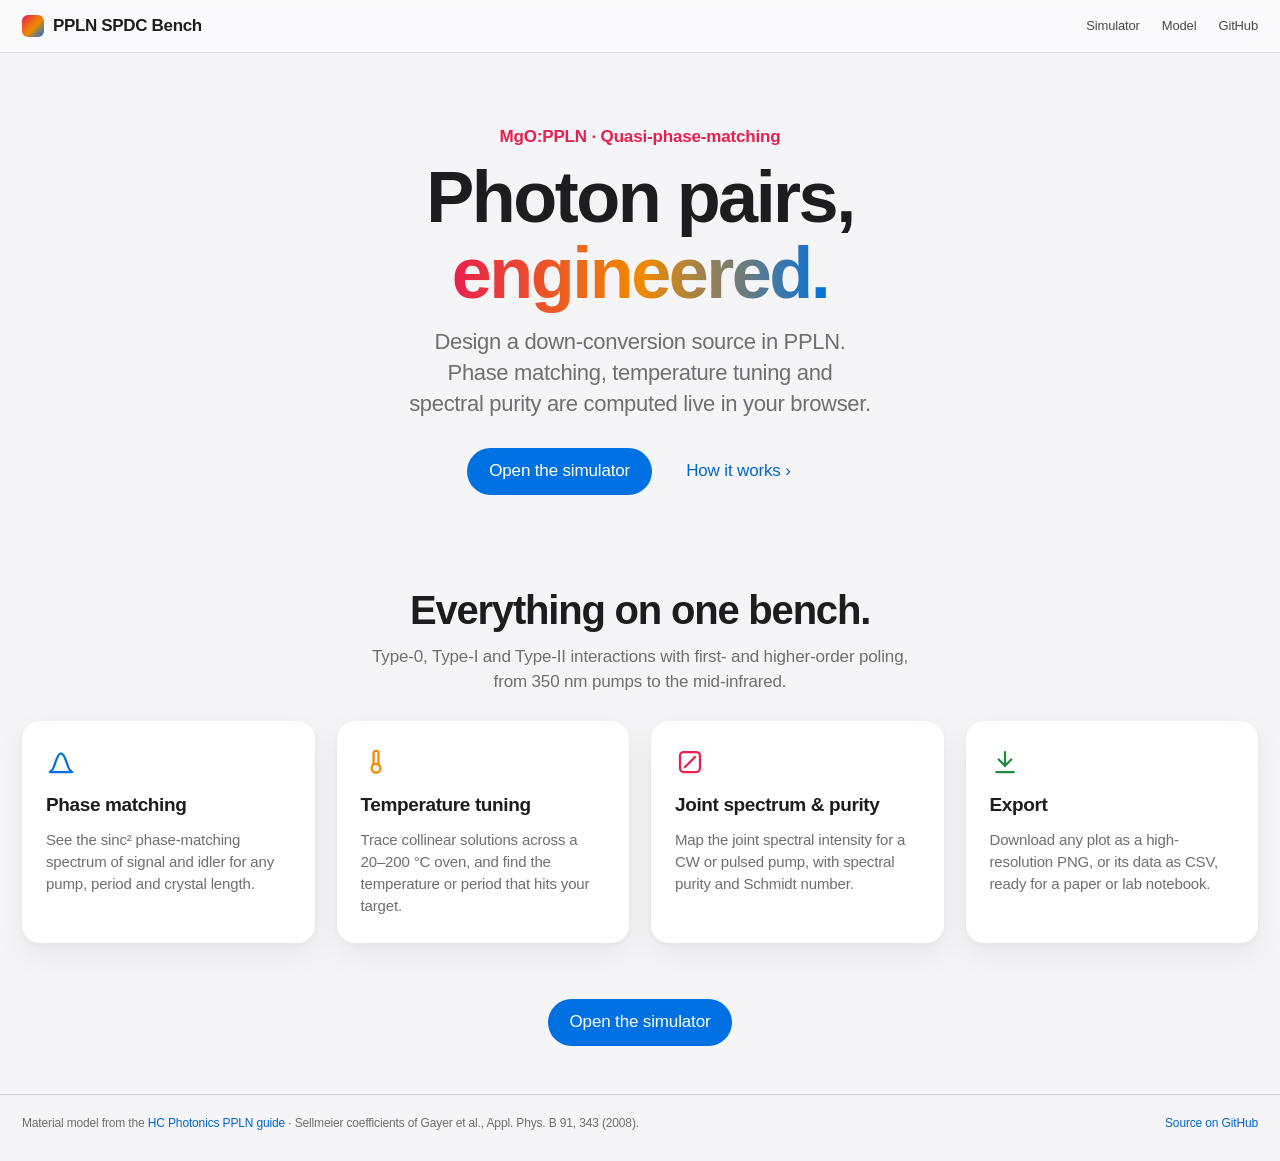
==== commit 481aa888: "Split landing and simulator pages, add plot downloads Landing page links to a separate simulator pag" ====
--- a/index.html
+++ b/index.html
@@ -7,545 +7,47 @@
 <meta name="description" content="Interactive simulator for spontaneous parametric down-conversion in MgO:PPLN: quasi-phase-matching, temperature tuning, joint spectral intensity and purity.">
 <meta name="theme-color" content="#f5f5f7" media="(prefers-color-scheme: light)">
 <meta name="theme-color" content="#000000" media="(prefers-color-scheme: dark)">
-<style>
-:root{
-  --bg:#f5f5f7; --panel:#ffffff; --fill:#f0f0f3; --ink:#1d1d1f; --muted:#6e6e73; --line:#d2d2d7; --grid:#ececf0;
-  --accent:#0071e3; --accent-ink:#0066cc;
-  --pump:#e8204f; --sig:#0071e3; --idl:#f08a00; --ok:#248a3d; --warn:#c93400;
-  --map0:#ffffff; --map1:#bcd9ff; --map2:#0071e3; --map3:#001a3d;
-  --nav:rgba(251,251,253,.78); --shadow:0 2px 6px rgba(0,0,0,.04),0 12px 32px rgba(0,0,0,.06);
-  --f:-apple-system,BlinkMacSystemFont,"SF Pro Text","SF Pro Display","Helvetica Neue",Helvetica,Arial,sans-serif;
-  --f-mono:ui-monospace,"SF Mono",SFMono-Regular,Menlo,monospace;
-  color-scheme:light;
-}
-@media (prefers-color-scheme: dark){:root:not([data-theme="light"]){
-  --bg:#000000; --panel:#1c1c1e; --fill:#2c2c2e; --ink:#f5f5f7; --muted:#98989d; --line:#38383a; --grid:#262629;
-  --accent:#0a84ff; --accent-ink:#2997ff;
-  --pump:#ff375f; --sig:#2997ff; --idl:#ff9f0a; --ok:#30d158; --warn:#ff9f0a;
-  --map0:#1c1c1e; --map1:#0b3f7d; --map2:#0a84ff; --map3:#eaf4ff;
-  --nav:rgba(22,22,23,.78); --shadow:none; color-scheme:dark;}}
-:root[data-theme="dark"]{
-  --bg:#000000; --panel:#1c1c1e; --fill:#2c2c2e; --ink:#f5f5f7; --muted:#98989d; --line:#38383a; --grid:#262629;
-  --accent:#0a84ff; --accent-ink:#2997ff;
-  --pump:#ff375f; --sig:#2997ff; --idl:#ff9f0a; --ok:#30d158; --warn:#ff9f0a;
-  --map0:#1c1c1e; --map1:#0b3f7d; --map2:#0a84ff; --map3:#eaf4ff;
-  --nav:rgba(22,22,23,.78); --shadow:none; color-scheme:dark;}
-*{box-sizing:border-box}
-html{scroll-behavior:smooth;scroll-padding-top:64px}
-body{margin:0;background:var(--bg);color:var(--ink);font-family:var(--f);font-size:15px;line-height:1.47;letter-spacing:-.01em;
-  -webkit-font-smoothing:antialiased;-moz-osx-font-smoothing:grayscale}
-a{color:var(--accent-ink);text-decoration:none} a:hover{text-decoration:underline}
-
-/* Glass navigation bar */
-.nav{position:sticky;top:0;z-index:10;background:var(--nav);-webkit-backdrop-filter:saturate(180%) blur(20px);backdrop-filter:saturate(180%) blur(20px);
-  border-bottom:.5px solid color-mix(in srgb,var(--line) 70%,transparent);padding-top:env(safe-area-inset-top,0px)}
-.nav-in{max-width:1280px;margin:0 auto;height:52px;display:flex;align-items:center;justify-content:space-between;gap:16px;
-  padding:0 max(22px,env(safe-area-inset-right,0px)) 0 max(22px,env(safe-area-inset-left,0px))}
-.brand{font-size:17px;font-weight:600;letter-spacing:-.02em;color:var(--ink);display:flex;align-items:center;gap:9px}
-.brand:hover{text-decoration:none}
-.brand-mark{width:22px;height:22px;border-radius:6px;background:linear-gradient(135deg,var(--pump),var(--idl) 55%,var(--sig));flex:none}
-.nav-links{display:flex;gap:22px;font-size:13px}
-.nav-links a{color:var(--ink);opacity:.8} .nav-links a:hover{opacity:1;text-decoration:none}
-@media (max-width:520px){.nav-links a.opt{display:none}}
-
-.wrap{max-width:1280px;margin:0 auto;display:flex;flex-direction:column;gap:22px;
-  padding:0 max(22px,env(safe-area-inset-right,0px)) 0 max(22px,env(safe-area-inset-left,0px))}
-@media (max-width:520px){.wrap,.nav-in{padding-left:16px;padding-right:16px}}
-
-/* Hero */
-.hero{text-align:center;padding:72px 0 36px}
-.eyebrow{font-size:17px;font-weight:600;color:var(--pump);margin:0 0 10px;letter-spacing:-.01em}
-h1{font-size:clamp(40px,7vw,72px);font-weight:700;letter-spacing:-.035em;line-height:1.05;margin:0;text-wrap:balance}
-h1 .grad{background:linear-gradient(90deg,var(--pump),var(--idl) 50%,var(--sig));-webkit-background-clip:text;background-clip:text;color:transparent}
-.tagline{font-size:clamp(17px,2.2vw,22px);color:var(--muted);max-width:640px;margin:16px auto 0;line-height:1.4;letter-spacing:-.015em;text-wrap:balance}
-.hero-cta{display:flex;justify-content:center;gap:12px;margin-top:28px;flex-wrap:wrap}
-.hero-cta a{font-size:17px;padding:11px 22px;border-radius:980px}
-.hero-cta .pill{background:var(--accent);color:#fff} .hero-cta .pill:hover{text-decoration:none;filter:brightness(1.08)}
-.hero-cta .link::after{content:" ›"}
-@media (max-width:520px){.hero{padding:44px 0 20px}}
-
-/* Layout */
-.layout{display:grid;grid-template-columns:320px minmax(0,1fr);gap:22px;align-items:start}
-@media (max-width:960px){.layout{grid-template-columns:minmax(0,1fr)}}
-.card,.rack,.strip,.panel,details{background:var(--panel);border-radius:18px;box-shadow:var(--shadow)}
-@media (prefers-color-scheme: dark){:root:not([data-theme="light"]) :is(.rack,.strip,.panel,details){border:.5px solid var(--line)}}
-:root[data-theme="dark"] :is(.rack,.strip,.panel,details){border:.5px solid var(--line)}
-
-/* Control rack */
-.rack{padding:22px;display:flex;flex-direction:column;gap:16px;position:sticky;top:68px}
-@media (max-width:960px){.rack{position:static}}
-.rack h2{font-size:21px;font-weight:600;letter-spacing:-.02em;margin:0}
-.rack h2+.field,.rack h2+.row2{margin-top:-4px}
-.field{display:flex;flex-direction:column;gap:6px}
-.field label{font-size:13px;font-weight:500;display:flex;justify-content:space-between;gap:8px;color:var(--ink)}
-.field label small{color:var(--muted);font-weight:400;font-size:12px}
-input[type=number],select{font-family:var(--f);font-size:15px;font-variant-numeric:tabular-nums;color:var(--ink);background:var(--fill);
-  border:1px solid transparent;border-radius:10px;padding:9px 11px;width:100%;min-width:0;transition:box-shadow .15s,border-color .15s;appearance:none;-webkit-appearance:none}
-select{background-image:url("data:image/svg+xml,%3Csvg xmlns='http://www.w3.org/2000/svg' width='10' height='6'%3E%3Cpath d='M1 1l4 4 4-4' fill='none' stroke='%2386868b' stroke-width='1.5' stroke-linecap='round' stroke-linejoin='round'/%3E%3C/svg%3E");
-  background-repeat:no-repeat;background-position:right 12px center;padding-right:30px}
-input[type=number]:focus,select:focus{outline:none;border-color:var(--accent);box-shadow:0 0 0 4px color-mix(in srgb,var(--accent) 22%,transparent)}
-button:focus-visible,.seg input:focus-visible+span,input[type=range]:focus-visible{outline:none;box-shadow:0 0 0 4px color-mix(in srgb,var(--accent) 35%,transparent)}
-.pair{display:grid;grid-template-columns:minmax(0,1fr) 84px;gap:12px;align-items:center}
-input[type=range]{width:100%;accent-color:var(--accent);border-radius:99px}
-.row2{display:grid;grid-template-columns:1fr 1fr;gap:12px}
-
-/* Segmented control */
-.seg{display:grid;grid-template-columns:repeat(3,1fr);background:var(--fill);border-radius:10px;padding:2px;gap:2px}
-.field .seg label{display:block;position:relative;cursor:pointer}
-.seg input{position:absolute;opacity:0;inset:0;cursor:pointer}
-.seg span{display:block;text-align:center;padding:6px 0;font-size:13px;font-weight:500;border-radius:8px;color:var(--ink);transition:background .2s,box-shadow .2s}
-.seg input:checked+span{background:var(--panel);box-shadow:0 1px 3px rgba(0,0,0,.12),0 0 0 .5px rgba(0,0,0,.04);font-weight:600}
-@media (prefers-color-scheme: dark){:root:not([data-theme="light"]) .seg input:checked+span{background:#636366}}
-:root[data-theme="dark"] .seg input:checked+span{background:#636366}
-.polnote{font-size:12px;color:var(--muted)}
-.btns{display:grid;grid-template-columns:1fr 1fr;gap:10px}
-button{font-family:var(--f);font-size:14px;font-weight:500;padding:10px 12px;border-radius:980px;border:0;background:var(--fill);color:var(--accent-ink);cursor:pointer;transition:filter .15s,transform .1s}
-button:hover{filter:brightness(.96)} button:active{transform:scale(.98)}
-button.pri{background:var(--accent);color:#fff} button.pri:hover{filter:brightness(1.08)}
-.msg{font-size:12.5px;color:var(--warn);min-height:1em}
-.hr{height:.5px;background:var(--line);margin:2px 0}
-
-/* Readouts */
-.out{display:flex;flex-direction:column;gap:22px;min-width:0}
-.strip{display:grid;grid-template-columns:repeat(auto-fit,minmax(168px,1fr));padding:8px}
-.ro{padding:14px 16px;display:flex;flex-direction:column;gap:2px;min-width:0}
-.ro .k{font-size:12px;color:var(--muted);font-weight:500}
-.ro .v{font-size:23px;font-weight:600;letter-spacing:-.02em;font-variant-numeric:tabular-nums;white-space:nowrap;overflow:hidden;text-overflow:ellipsis}
-.ro .v small{font-size:14px;color:var(--muted);font-weight:500;letter-spacing:0}
-.ro .s{font-size:12px;color:var(--muted);font-variant-numeric:tabular-nums}
-.statusbar{display:flex;flex-wrap:wrap;gap:14px 24px;align-items:center;justify-content:space-between;padding:0 4px}
-.chip{display:inline-flex;align-items:center;gap:7px;font-size:13px;font-weight:600;padding:6px 14px;border-radius:99px;background:color-mix(in srgb,currentColor 12%,transparent)}
-.chip::before{content:"";width:7px;height:7px;border-radius:50%;background:currentColor}
-.chip.ok{color:var(--ok)} .chip.warn{color:var(--warn)}
-.tblwrap{overflow-x:auto}
-table{border-collapse:collapse;font-size:13px;font-variant-numeric:tabular-nums}
-th,td{padding:4px 16px 4px 0;text-align:left;white-space:nowrap}
-th{font-weight:500;color:var(--muted);font-size:12px}
-.dot{display:inline-block;width:8px;height:8px;border-radius:50%;margin-right:7px;vertical-align:middle}
-
-/* Plot panels */
-.grid4{display:grid;grid-template-columns:repeat(2,minmax(0,1fr));gap:22px}
-@media (max-width:1140px){.grid4{grid-template-columns:minmax(0,1fr)}}
-.panel{padding:20px 20px 14px;display:flex;flex-direction:column;gap:10px;min-width:0}
-.panel h3{font-size:17px;font-weight:600;letter-spacing:-.02em;margin:0}
-.ph{display:flex;justify-content:space-between;align-items:baseline;gap:10px;flex-wrap:wrap}
-.lg{display:flex;gap:14px;font-size:12px;color:var(--muted);flex-wrap:wrap}
-.lg i{display:inline-block;width:14px;height:3px;border-radius:2px;vertical-align:middle;margin-right:6px}
-canvas{width:100%;height:280px;display:block}
-.cap{font-size:12px;color:var(--muted)}
-
-/* Model notes */
-details{padding:18px 22px}
-summary{cursor:pointer;font-weight:600;font-size:17px;letter-spacing:-.02em;list-style:none;display:flex;justify-content:space-between;align-items:center}
-summary::-webkit-details-marker{display:none}
-summary::after{content:"";width:8px;height:8px;border-right:1.75px solid var(--muted);border-bottom:1.75px solid var(--muted);transform:rotate(45deg) translateY(-3px);transition:transform .25s}
-details[open] summary::after{transform:rotate(225deg) translate(-2px,-1px)}
-.notes{max-width:78ch;font-size:14px;display:flex;flex-direction:column;gap:10px;margin-top:14px;color:var(--ink)}
-.notes p{margin:0}
-.notes code,.eq{font-family:var(--f-mono);font-size:12.5px}
-.eq{display:block;background:var(--fill);border-radius:10px;padding:12px 14px;overflow-x:auto;white-space:pre}
-#coefTab td,#coefTab th{font-family:var(--f-mono);font-size:12px}
-
-footer{max-width:1280px;margin:40px auto 0;padding:20px 22px calc(28px + env(safe-area-inset-bottom,0px));font-size:12px;color:var(--muted);
-  border-top:.5px solid var(--line);display:flex;flex-wrap:wrap;gap:8px 24px;justify-content:space-between}
-@media (max-width:520px){footer{padding-left:16px;padding-right:16px}}
-@media (prefers-reduced-motion:reduce){*{transition:none!important}html{scroll-behavior:auto}}
-</style>
+<link rel="stylesheet" href="styles.css">
 </head>
 <body>
 <nav class="nav" aria-label="Site">
   <div class="nav-in">
-    <a class="brand" href="#top"><span class="brand-mark" aria-hidden="true"></span>PPLN SPDC Bench</a>
+    <a class="brand" href="index.html"><span class="brand-mark" aria-hidden="true"></span>PPLN SPDC Bench</a>
     <div class="nav-links">
-      <a href="#sim">Simulator</a>
-      <a href="#model" class="opt">Model</a>
+      <a href="simulator.html">Simulator</a>
+      <a href="simulator.html#model" class="opt">Model</a>
       <a href="https://github.com/abhayasd555/ppln-spdc-bench" target="_blank" rel="noopener">GitHub</a>
     </div>
   </div>
 </nav>
 
-<div class="wrap" id="top">
+<main class="wrap">
 <header class="hero">
   <p class="eyebrow">MgO:PPLN · Quasi-phase-matching</p>
   <h1>Photon pairs,<br><span class="grad">engineered.</span></h1>
   <p class="tagline">Design a down-conversion source in PPLN. Phase matching, temperature tuning and spectral purity are computed live in your browser.</p>
   <div class="hero-cta">
-    <a class="pill" href="#sim">Open the simulator</a>
-    <a class="link" href="#model">How it works</a>
+    <a class="pill" href="simulator.html">Open the simulator</a>
+    <a class="link" href="simulator.html#model">How it works</a>
   </div>
 </header>
 
-
-<div class="layout" id="sim">
-<aside class="rack" aria-label="Simulation controls">
-  <h2>Setup</h2>
-  <div class="field">
-    <label for="preset">Preset</label>
-    <select id="preset">
-      <option value="p1">775 → 1550 nm · Type-0 · CW</option>
-      <option value="p2">405 → 810 nm · Type-0 · CW</option>
-      <option value="p3">532 → 810 + 1550 nm · Type-0 · CW</option>
-      <option value="p4">775 → 1550 nm · Type-II · 1 nm pulsed</option>
-    </select>
+<section aria-labelledby="ftitle">
+  <h2 class="section-title" id="ftitle">Everything on one bench.</h2>
+  <p class="section-sub">Type-0, Type-I and Type-II interactions with first- and higher-order poling, from 350 nm pumps to the mid-infrared.</p>
+  <div class="features">
+  <div class="feat"><svg viewBox="0 0 24 24" fill="none" stroke="var(--sig)" stroke-width="1.8" stroke-linecap="round" stroke-linejoin="round" aria-hidden="true"><path d="M3 20h18"/><path d="M4 19c3 0 4-14 8-14s5 14 8 14"/></svg><h3>Phase matching</h3><p>See the sinc² phase-matching spectrum of signal and idler for any pump, period and crystal length.</p></div>
+  <div class="feat"><svg viewBox="0 0 24 24" fill="none" stroke="var(--idl)" stroke-width="1.8" stroke-linecap="round" stroke-linejoin="round" aria-hidden="true"><path d="M10 14V5a2 2 0 1 1 4 0v9"/><circle cx="12" cy="17" r="3.5"/></svg><h3>Temperature tuning</h3><p>Trace collinear solutions across a 20–200 °C oven, and find the temperature or period that hits your target.</p></div>
+  <div class="feat"><svg viewBox="0 0 24 24" fill="none" stroke="var(--pump)" stroke-width="1.8" stroke-linecap="round" stroke-linejoin="round" aria-hidden="true"><rect x="4" y="4" width="16" height="16" rx="3"/><path d="M8 16 16 8"/></svg><h3>Joint spectrum & purity</h3><p>Map the joint spectral intensity for a CW or pulsed pump, with spectral purity and Schmidt number.</p></div>
+  <div class="feat"><svg viewBox="0 0 24 24" fill="none" stroke="var(--ok)" stroke-width="1.8" stroke-linecap="round" stroke-linejoin="round" aria-hidden="true"><path d="M12 4v11"/><path d="m7 10 5 5 5-5"/><path d="M5 20h14"/></svg><h3>Export</h3><p>Download any plot as a high-resolution PNG, or its data as CSV, ready for a paper or lab notebook.</p></div>
   </div>
-  <div class="field">
-    <label>Interaction type</label>
-    <div class="seg" role="radiogroup">
-      <label><input type="radio" name="type" id="ty0" value="0" checked><span>Type-0</span></label>
-      <label><input type="radio" name="type" id="ty1" value="1"><span>Type-I</span></label>
-      <label><input type="radio" name="type" id="ty2" value="2"><span>Type-II</span></label>
-    </div>
-    <div class="polnote" id="polnote"></div>
-  </div>
-  <div class="row2">
-    <div class="field"><label for="lp">Pump λ <small>nm</small></label><input type="number" id="lp" value="775" step="0.1" min="350" max="2000"></div>
-    <div class="field"><label for="bw">Pump BW <small>nm FWHM</small></label><input type="number" id="bw" value="0" step="0.05" min="0"></div>
-  </div>
-  <div class="row2">
-    <div class="field"><label for="ls">Target signal <small>nm</small></label><input type="number" id="ls" value="1550" step="0.1"></div>
-    <div class="field"><label for="li">Target idler <small>nm</small></label><input type="number" id="li" value="1550" step="0.1"></div>
-  </div>
-  <div class="polnote">Signal and idler stay linked by 1/λ<sub>p</sub> = 1/λ<sub>s</sub> + 1/λ<sub>i</sub>.</div>
-  <div class="hr"></div>
-  <h2>Crystal</h2>
-  <div class="row2">
-    <div class="field"><label for="per">Period Λ₀ <small>µm @25 °C</small></label><input type="number" id="per" value="19.5" step="0.01" min="0.5"></div>
-    <div class="field"><label for="ord">QPM order</label><select id="ord"><option value="1">m = 1</option><option value="3">m = 3</option><option value="5">m = 5</option></select></div>
-  </div>
-  <div class="field">
-    <label for="Tr">Temperature <small>°C</small></label>
-    <div class="pair"><input type="range" id="Tr" min="20" max="200" step="0.1" value="50" aria-label="Temperature slider"><input type="number" id="Tn" value="50" step="0.1" min="-20" max="250"></div>
-  </div>
-  <div class="field">
-    <label for="Lr">Length <small>mm</small></label>
-    <div class="pair"><input type="range" id="Lr" min="1" max="80" step="0.5" value="20" aria-label="Length slider"><input type="number" id="Ln" value="20" step="0.5" min="0.1" max="80"></div>
-  </div>
-  <div class="btns">
-    <button class="pri" id="fitP">Fit Λ to target</button>
-    <button id="fitT">Find T for target</button>
-  </div>
-  <div class="msg" id="msg" role="status"></div>
-</aside>
-
-<section class="out">
-  <div class="strip" id="strip">
-    <div class="ro"><span class="k">Period at T</span><span class="v" id="rPer">–</span><span class="s" id="rPer2"></span></div>
-    <div class="ro"><span class="k">Signal</span><span class="v" id="rLs">–</span><span class="s" id="rLs2"></span></div>
-    <div class="ro"><span class="k">Idler</span><span class="v" id="rLi">–</span><span class="s" id="rLi2"></span></div>
-    <div class="ro"><span class="k">Bandwidth (CW)</span><span class="v" id="rBw">–</span><span class="s" id="rBw2"></span></div>
-    <div class="ro"><span class="k">Temp. acceptance</span><span class="v" id="rTa">–</span><span class="s">FWHM, fixed λ</span></div>
-    <div class="ro"><span class="k">d<sub>eff</sub></span><span class="v" id="rD">–</span><span class="s" id="rD2"></span></div>
-    <div class="ro"><span class="k">Spectral purity</span><span class="v" id="rPu">–</span><span class="s" id="rPu2"></span></div>
-  </div>
-
-  <div class="statusbar">
-    <span class="chip ok" id="chip">Phase-matched</span>
-    <div class="tblwrap"><table aria-label="Refractive indices">
-      <thead><tr><th>Field</th><th>Pol.</th><th>λ (nm)</th><th>n</th><th>n<sub>g</sub></th></tr></thead>
-      <tbody id="ntab"></tbody>
-    </table></div>
-  </div>
-
-  <div class="grid4">
-    <figure class="panel" style="margin:0">
-      <div class="ph"><h3>Phase-matching spectrum</h3><div class="lg"><span><i style="background:var(--sig)"></i>signal</span><span><i style="background:var(--idl)"></i>idler</span><span>dashed = targets</span></div></div>
-      <canvas id="cvSpec" aria-label="Phase-matching spectrum plot"></canvas>
-      <figcaption class="cap">sinc²(Δk L/2) with the pump held monochromatic.</figcaption>
-    </figure>
-    <figure class="panel" style="margin:0">
-      <div class="ph"><h3>Temperature tuning</h3><div class="lg"><span><i style="background:var(--sig)"></i>signal</span><span><i style="background:var(--idl)"></i>idler</span><span><i style="background:var(--pump)"></i>current T</span><span>dashed = targets</span></div></div>
-      <canvas id="cvTune" aria-label="Temperature tuning curve"></canvas>
-      <figcaption class="cap">Collinear Δk = 0 solutions for the current period and pump, 20–200 °C oven range.</figcaption>
-    </figure>
-    <figure class="panel" style="margin:0">
-      <div class="ph"><h3>Joint spectral intensity</h3><div class="lg" id="jsaLg"></div></div>
-      <canvas id="cvJSA" aria-label="Joint spectral intensity map"></canvas>
-      <figcaption class="cap" id="jsaCap">|α(ω<sub>s</sub>+ω<sub>i</sub>) · φ(ω<sub>s</sub>,ω<sub>i</sub>)|², Gaussian pump envelope.</figcaption>
-    </figure>
-    <figure class="panel" style="margin:0">
-      <div class="ph"><h3>Temperature acceptance</h3><div class="lg"><span><i style="background:var(--pump)"></i>sinc²</span></div></div>
-      <canvas id="cvTacc" aria-label="Temperature acceptance curve"></canvas>
-      <figcaption class="cap">Signal and idler wavelengths held at the phase-matched values above.</figcaption>
-    </figure>
-  </div>
-
-  <details id="model">
-    <summary>Model and equations</summary>
-    <div class="notes">
-      <p>Temperature-dependent extraordinary/ordinary index of 5 mol% MgO:CLN, in the Sellmeier form given in the HC Photonics guide (coefficients of Gayer et al., Appl. Phys. B 91, 343 (2008)), λ in µm, T in °C:</p>
-      <span class="eq">n²(λ,T) = a1 + b1·f + (a2 + b2·f)/(λ² − (a3 + b3·f)²) + (a4 + b4·f)/(λ² − a5²) − a6·λ²
-f = (T − 24.5)(T + 570.82)</span>
-      <div class="tblwrap"><table id="coefTab"></table></div>
-      <p>Quasi-phase-matching with thermal expansion of the grating, Λ(T) = Λ₀[1 + α(T−25) + β(T−25)²], α = 1.54×10⁻⁵ K⁻¹, β = 5.3×10⁻⁹ K⁻²:</p>
-      <span class="eq">Δk = 2π [ n_p/λ_p − n_s/λ_s − n_i/λ_i ] − 2π m / Λ(T)
-φ(ω_s, ω_i) = sinc(Δk L / 2)        d_eff = (2/π) d_ij / m</span>
-      <p>Polarisations (pump → signal + idler): Type-0 e → e + e via d₃₃ = 25.3 pm/V; Type-I e → o + o via d₃₁ = 4.85 pm/V; Type-II o → e + o via d₃₁ (= d₁₅ under Kleinman symmetry). The d values are the ones quoted in the guide.</p>
-      <p>Purity is computed from a 96×96 sampled JSA as Tr(ρ²) = Tr[(JJᵀ)²]/Tr[JJᵀ]², with K = 1/purity. For a CW pump the JSA collapses onto the anti-diagonal; the map is broadened only for display and purity → 0.</p>
-      <p>Not modelled: focusing (Boyd–Kleinman / Bennink), absolute pair rates, waveguide dispersion, poling duty-cycle errors, non-collinear emission.</p>
-    </div>
-  </details>
+  <div class="closing"><a class="pill" href="simulator.html">Open the simulator</a></div>
 </section>
-</div>
-</div>
+</main>
 
 <footer>
   <span>Material model from the <a href="https://www.hcphotonics.com/ppln-guide-overview" target="_blank" rel="noopener">HC Photonics PPLN guide</a> · Sellmeier coefficients of Gayer et al., Appl. Phys. B 91, 343 (2008).</span>
   <span><a href="https://github.com/abhayasd555/ppln-spdc-bench" target="_blank" rel="noopener">Source on GitHub</a></span>
 </footer>
-
-<script>
-(function(){
-const $=id=>document.getElementById(id);
-const SM={e:{a:[5.756,0.0983,0.2020,189.32,12.52,1.32e-2],b:[2.860e-6,4.700e-8,6.113e-8,1.516e-4]},
-          o:{a:[5.653,0.1185,0.2091,89.61,10.85,1.97e-2],b:[7.941e-7,3.134e-8,-4.641e-9,-2.188e-6]}};
-function nidx(lam,T,pol){const s=SM[pol],a=s.a,b=s.b,f=(T-24.5)*(T+570.82),l2=lam*lam,a3=a[2]+b[2]*f;
-  return Math.sqrt(a[0]+b[0]*f+(a[1]+b[1]*f)/(l2-a3*a3)+(a[3]+b[3]*f)/(l2-a[4]*a[4])-a[5]*l2);}
-function ngrp(lam,T,pol){const h=1e-4;return nidx(lam,T,pol)-lam*(nidx(lam+h,T,pol)-nidx(lam-h,T,pol))/(2*h);}
-const AL=1.54e-5,BE=5.3e-9;
-const perT=(L0,T)=>{const d=T-25;return L0*(1+AL*d+BE*d*d);};
-const POL={0:['e','e','e'],1:['e','o','o'],2:['o','e','o']};
-const DIJ={0:[25.3,'d₃₃'],1:[4.85,'d₃₁'],2:[4.85,'d₃₁']};
-const TP=2*Math.PI, C_GHZ=299792.458;
-function kmis(ss,si,T,type){const sp=ss+si,p=POL[type];return TP*(nidx(1/sp,T,p[0])*sp-nidx(1/ss,T,p[1])*ss-nidx(1/si,T,p[2])*si);}
-function dk(ss,si,T,P){return kmis(ss,si,T,P.type)-P.sgn*TP*P.m/perT(P.L0,T);}
-const sinc=x=>Math.abs(x)<1e-9?1:Math.sin(x)/x;
-function bisect(f,a,b,fa){for(let k=0;k<60;k++){const m=(a+b)/2,fm=f(m);if(fa*fm<=0){b=m}else{a=m;fa=fm}}return (a+b)/2;}
-
-// coefficient table
-(function(){const t=$('coefTab');let h='<thead><tr><th></th>'+['a1','a2','a3','a4','a5','a6','b1','b2','b3','b4'].map(x=>'<th>'+x+'</th>').join('')+'</tr></thead><tbody>';
- for(const p of ['e','o']){h+='<tr><th>n<sub>'+p+'</sub></th>'+SM[p].a.concat(SM[p].b).map(v=>'<td>'+(Math.abs(v)<1e-3?v.toExponential(3):v)+'</td>').join('')+'</tr>';}
- t.innerHTML=h+'</tbody>';})();
-
-function readP(){
-  const type=+document.querySelector('input[name="type"]:checked').value;
-  const P={type,lpnm:+$('lp').value,lsnm:+$('ls').value,bw:Math.max(0,+$('bw').value||0),L0:+$('per').value,m:+$('ord').value,T:+$('Tn').value,Lmm:+$('Ln').value};
-  const errs=[];
-  if(!(P.lpnm>=350&&P.lpnm<=2000))errs.push('Pump λ must be 350–2000 nm.');
-  if(!(P.L0>0.3))errs.push('Period must be above 0.3 µm.');
-  if(!(P.Lmm>0))errs.push('Length must be positive.');
-  if(!(P.T>=-20&&P.T<=250))errs.push('Temperature must be −20 to 250 °C.');
-  if(errs.length){P.err=errs.join(' ');return P;}
-  P.lp=P.lpnm/1000;P.sp=1/P.lp;P.Lum=P.Lmm*1000;
-  let sst=P.sp/2;
-  if(P.lsnm>P.lpnm*1.001){const s=1000/P.lsnm,i=P.sp-s; if(i>0.2&&s<1/0.35) sst=s; else P.warnT=true;} else P.warnT=true;
-  P.sst=sst;P.sit=P.sp-sst;P.linm=1000/P.sit;
-  P.sgn=Math.sign(kmis(P.sst,P.sit,P.T,type))||1;
-  P.dmax=Math.min(P.sp/2-0.2,1/0.35-P.sp/2);
-  return P;
-}
-
-function scanRoots(P,T,N,sym){
-  const lo=sym?0:-P.dmax,hi=P.dmax,R=[];let prev=null,pd=0;
-  const f=d=>dk(P.sp/2+d,P.sp/2-d,T,P);
-  let best=Infinity,bestd=0;
-  for(let i=0;i<N;i++){const d=lo+(hi-lo)*i/(N-1),v=f(d);
-    if(Math.abs(v)<best){best=Math.abs(v);bestd=d;}
-    if(prev!==null&&(prev===0||prev*v<0))R.push(bisect(f,pd,d,prev));
-    prev=v;pd=d;}
-  return {R,bestd};
-}
-
-let RES=null;
-function compute(){
-  const P=readP();const msg=$('msg');
-  $('polnote').textContent={0:'pump e → signal e + idler e (all ∥ z)',1:'pump e → signal o + idler o',2:'pump o → signal e + idler o'}[P.type];
-  if(P.err){msg.textContent=P.err;return;}
-  msg.textContent=P.warnT?'Target signal must lie between the pump and 5 µm idler limit; using degenerate point.':'';
-  const sym=P.type!==2,sp=P.sp,T=P.T,L=P.Lum;
-  if(!(P.dmax>0)){msg.textContent='Pump wavelength out of range for this model.';return;}
-  // centre
-  const sc=scanRoots(P,T,1600,sym);
-  let dt=P.sst-sp/2; if(sym)dt=Math.abs(dt);
-  let c,exact=false;
-  if(sc.R.length){c=sc.R.reduce((a,b)=>Math.abs(b-dt)<Math.abs(a-dt)?b:a);exact=true;}else c=sc.bestd;
-  const F=d=>dk(sp/2+d,sp/2-d,T,P);
-  const h=1e-4,f0=F(c),f1=(F(c+h)-F(c-h))/(2*h),f2=(F(c+h)-2*f0+F(c-h))/(h*h);
-  const B=12*Math.PI/L+Math.abs(f0);
-  let w=Infinity; if(Math.abs(f1)>1e-12)w=B/Math.abs(f1); if(Math.abs(f2)>1e-12)w=Math.min(w,Math.sqrt(2*B/Math.abs(f2)));
-  if(!isFinite(w))w=P.dmax; w=Math.min(Math.max(w,1e-7),P.dmax);
-  let lo=c-w,hi=c+w; if(sym&&lo<0){const m=Math.max(-lo,hi);lo=-m;hi=m;}
-  lo=Math.max(lo,-P.dmax);hi=Math.min(hi,P.dmax);
-  const NS=1500,sp_={d:[],ls:[],li:[],S:[]};
-  for(let i=0;i<NS;i++){const d=lo+(hi-lo)*i/(NS-1),x=F(d)*L/2,s=sinc(x);sp_.d.push(d);sp_.ls.push(1000/(sp/2+d));sp_.li.push(1000/(sp/2-d));sp_.S.push(s*s);}
-  // FWHM signal
-  let im=0;for(let i=1;i<NS;i++){if(sp_.S[i]>sp_.S[im])im=i;}
-  const half=sp_.S[im]/2,interp=(i,j)=>{const t=(half-sp_.S[i])/(sp_.S[j]-sp_.S[i]);return [sp_.ls[i]+t*(sp_.ls[j]-sp_.ls[i]),sp_.d[i]+t*(sp_.d[j]-sp_.d[i])];};
-  let l=im;while(l>0&&sp_.S[l]>=half)l--; let r=im;while(r<NS-1&&sp_.S[r]>=half)r++;
-  const A=l<im?interp(l,l+1):[sp_.ls[0],sp_.d[0]],Bq=r>im?interp(r,r-1):[sp_.ls[NS-1],sp_.d[NS-1]];
-  const fwhmNm=Math.abs(A[0]-Bq[0]),fwhmS=Math.abs(A[1]-Bq[1]);
-  const ss0=sp/2+c,si0=sp/2-c,lsc=1000/ss0,lic=1000/si0;
-  // temperature acceptance
-  const G=t=>dk(ss0,si0,t,P);
-  const g0=G(T),g1=(G(T+0.01)-G(T-0.01))/0.02;
-  let Tc=Math.abs(g1)>1e-12?T-g0/g1:T; Tc=Math.min(Math.max(Tc,T-200),T+200);
-  let wT=Math.abs(g1)>1e-12?(12*Math.PI/L)/Math.abs(g1):100; wT=Math.min(Math.max(wT,0.02),150);
-  const ta={T:[],S:[]};for(let i=0;i<800;i++){const t=Tc-wT+2*wT*i/799,x=G(t)*L/2,s=sinc(x);ta.T.push(t);ta.S.push(s*s);}
-  let tm=0;for(let i=1;i<800;i++)if(ta.S[i]>ta.S[tm])tm=i;
-  const th=ta.S[tm]/2;let tl=tm;while(tl>0&&ta.S[tl]>=th)tl--;let tr=tm;while(tr<799&&ta.S[tr]>=th)tr++;
-  const tI=(i,j)=>ta.T[i]+(th-ta.S[i])/(ta.S[j]-ta.S[i])*(ta.T[j]-ta.T[i]);
-  const tFW=Math.abs((tr>tm?tI(tr,tr-1):ta.T[799])-(tl<tm?tI(tl,tl+1):ta.T[0]));
-  // tuning curve
-  const tune={s:[],i:[]};
-  for(let t=20;t<=200;t+=1){const q=scanRoots(P,t,500,sym);for(const d of q.R){tune.s.push([t,1000/(sp/2+d)]);tune.i.push([t,1000/(sp/2-d)]);}}
-  // JSA
-  const N=96,Fs=P.bw>0?P.bw/1000/(P.lp*P.lp):0; // pump FWHM in µm^-1
-  let hsS=Math.max(0.8*fwhmS,3*Fs,2e-6);
-  const hlS=hsS*(lsc/1000)*(lsc/1000)*1000,hlI=hsS*(lic/1000)*(lic/1000)*1000; // nm
-  const Fe=Fs>0?Fs:2*hsS/N*1.2;
-  const J=new Float64Array(N*N);let jmax=0;
-  for(let r2=0;r2<N;r2++){const li=lic+hlI-2*hlI*r2/(N-1),si=1000/li;
-    for(let c2=0;c2<N;c2++){const ls=lsc-hlS+2*hlS*c2/(N-1),ss=1000/ls;
-      const dp=ss+si-sp,pa=Math.exp(-2*Math.LN2*dp*dp/(Fe*Fe));
-      const v=pa*sinc(dk(ss,si,T,P)*L/2);J[r2*N+c2]=v;if(Math.abs(v)>jmax)jmax=Math.abs(v);}}
-  let pur=null;
-  if(Fs>0&&jmax>0){let trM=0,trM2=0;const Mrow=new Float64Array(N);
-    for(let a=0;a<N;a++){for(let b=a;b<N;b++){let s=0;const oa=a*N,ob=b*N;for(let k=0;k<N;k++)s+=J[oa+k]*J[ob+k];
-      if(a===b){trM+=s;trM2+=s*s;}else trM2+=2*s*s;}}
-    pur=trM2/(trM*trM);}
-  RES={P,exact,f0,c,lsc,lic,fwhmNm,fwhmS,tFW,Tc,sp_,ta,tune,J,N,jmax,hlS,hlI,pur,sym};
-  readouts();draw();
-}
-
-function fx(v,d){return Number.isFinite(v)?v.toFixed(d):'–';}
-function readouts(){
-  const R=RES,P=R.P;
-  const LT=perT(P.L0,P.T);
-  $('rPer').innerHTML=fx(LT,3)+' <small>µm</small>';
-  $('rPer2').textContent='Λ₀ '+fx(P.L0,3)+' µm · Lc '+fx(LT/(2*P.m),2)+' µm';
-  $('rLs').innerHTML=fx(R.lsc,2)+' <small>nm</small>';
-  $('rLi').innerHTML=fx(R.lic,2)+' <small>nm</small>';
-  $('rLs2').textContent=fx(C_GHZ/R.lsc,2)+' THz';
-  $('rLi2').textContent=fx(C_GHZ/R.lic,2)+' THz';
-  const bw=R.fwhmNm;
-  $('rBw').innerHTML=(bw<0.1?fx(bw*1000,1)+' <small>pm</small>':fx(bw,bw<10?2:1)+' <small>nm</small>');
-  $('rBw2').textContent='FWHM signal · '+fx(R.fwhmS*C_GHZ,R.fwhmS*C_GHZ<10?2:0)+' GHz';
-  $('rTa').innerHTML=(R.tFW<0.1?fx(R.tFW*1000,0)+' <small>mK</small>':fx(R.tFW,2)+' <small>°C</small>');
-  const d=DIJ[P.type];
-  $('rD').innerHTML=fx(2/Math.PI*d[0]/P.m,2)+' <small>pm/V</small>';
-  $('rD2').textContent='(2/π)·'+d[1]+(P.m>1?' / '+P.m:'');
-  if(R.pur==null){$('rPu').innerHTML='→ 0';$('rPu2').textContent='CW pump · K ≫ 1';}
-  else{$('rPu').innerHTML=fx(R.pur,3);$('rPu2').textContent='Schmidt K = '+fx(1/R.pur,2);}
-  const chip=$('chip');
-  if(R.exact){chip.className='chip ok';chip.textContent='Phase-matched at '+fx(P.T,1)+' °C';}
-  else{chip.className='chip warn';chip.textContent='No exact match · nearest |Δk·L/2| = '+fx(Math.abs(R.f0*P.Lum/2)/Math.PI,1)+'π · peak near '+fx(R.Tc,1)+' °C';}
-  const pol=POL[P.type],rows=[['Pump','var(--pump)',pol[0],P.lpnm],['Signal','var(--sig)',pol[1],R.lsc],['Idler','var(--idl)',pol[2],R.lic]];
-  $('ntab').innerHTML=rows.map(r=>'<tr><td><span class="dot" style="background:'+r[1]+'"></span>'+r[0]+'</td><td>'+(r[2]==='e'?'e (z)':'o (y)')+'</td><td>'+fx(r[3],2)+'</td><td>'+fx(nidx(r[3]/1000,P.T,r[2]),5)+'</td><td>'+fx(ngrp(r[3]/1000,P.T,r[2]),5)+'</td></tr>').join('');
-  $('jsaLg').innerHTML=R.pur==null?'<span>CW · line broadened for display</span>':'<span>pump '+fx(P.bw,2)+' nm FWHM</span>';
-}
-
-// ---------- plotting ----------
-function tok(){const cs=getComputedStyle(document.documentElement),g=k=>cs.getPropertyValue(k).trim();
-  return{ink:g('--ink'),muted:g('--muted'),line:g('--line'),grid:g('--grid'),panel:g('--panel'),pump:g('--pump'),sig:g('--sig'),idl:g('--idl'),map:['--map0','--map1','--map2','--map3'].map(g)};}
-function prep(cv){const dpr=window.devicePixelRatio||1,w=cv.clientWidth,h=cv.clientHeight,W=Math.max(1,Math.round(w*dpr)),H=Math.max(1,Math.round(h*dpr));
-  if(cv.width!==W)cv.width=W;if(cv.height!==H)cv.height=H;const ctx=cv.getContext('2d');ctx.setTransform(dpr,0,0,dpr,0,0);ctx.clearRect(0,0,w,h);return{ctx,w,h};}
-function ticks(lo,hi,n){if(!(hi>lo)){hi=lo+1;}const s0=(hi-lo)/n,mag=Math.pow(10,Math.floor(Math.log10(s0))),q=s0/mag,step=(q<1.5?1:q<3?2:q<7?5:10)*mag,t=[];
-  for(let v=Math.ceil(lo/step)*step;v<=hi+step*1e-6;v+=step)t.push(v);return{t,step};}
-function tf(v,step){const d=Math.max(0,Math.min(4,-Math.floor(Math.log10(step)+1e-9)));return (Math.abs(v)<step*1e-6?0:v).toFixed(d);}
-const SYS='-apple-system, BlinkMacSystemFont, "SF Pro Text", "Helvetica Neue", Arial, sans-serif';
-const MONO='11px '+SYS;
-function frame(ctx,C,r,x0,x1,y0,y1,o){
-  const X=v=>r.x+(v-x0)/(x1-x0)*r.w,Y=v=>r.y+r.h-(v-y0)/(y1-y0)*r.h;
-  const tx=ticks(x0,x1,o.nx||5),ty=ticks(y0,y1,o.ny||4);
-  ctx.font=MONO;ctx.lineWidth=1;
-  if(!o.nogrid){ctx.strokeStyle=C.grid;ctx.beginPath();
-    tx.t.forEach(v=>{const p=Math.round(X(v))+.5;ctx.moveTo(p,r.y);ctx.lineTo(p,r.y+r.h);});
-    ty.t.forEach(v=>{const p=Math.round(Y(v))+.5;ctx.moveTo(r.x,p);ctx.lineTo(r.x+r.w,p);});ctx.stroke();}
-  ctx.strokeStyle=C.line;ctx.strokeRect(Math.round(r.x)+.5,Math.round(r.y)+.5,Math.round(r.w),Math.round(r.h));
-  ctx.fillStyle=C.muted;ctx.textAlign='center';ctx.textBaseline='top';
-  let lastX=-1e9;tx.t.forEach(v=>{const s=tf(v,tx.step),p=X(v),wd=ctx.measureText(s).width;if(p-wd/2>lastX+6){ctx.fillText(s,p,r.y+r.h+5);lastX=p+wd/2;}});
-  if(!o.noy){ctx.textAlign='right';ctx.textBaseline='middle';ty.t.forEach(v=>ctx.fillText(tf(v,ty.step),r.x-6,Y(v)));}
-  ctx.font='500 11.5px '+SYS;ctx.textAlign='center';ctx.textBaseline='top';
-  if(o.xl)ctx.fillText(o.xl,r.x+r.w/2,r.y+r.h+21);
-  if(o.yl){ctx.save();ctx.translate(12,r.y+r.h/2);ctx.rotate(-Math.PI/2);ctx.textBaseline='middle';ctx.fillText(o.yl,0,0);ctx.restore();}
-  return{X,Y};
-}
-function path(ctx,M,xs,ys,col,lw,dash,r){ctx.save();ctx.beginPath();ctx.rect(r.x,r.y,r.w,r.h);ctx.clip();ctx.strokeStyle=col;ctx.lineWidth=lw;ctx.setLineDash(dash||[]);ctx.beginPath();
-  for(let i=0;i<xs.length;i++){const a=M.X(xs[i]),b=M.Y(ys[i]);i?ctx.lineTo(a,b):ctx.moveTo(a,b);}ctx.stroke();ctx.restore();}
-function vline(ctx,M,r,x,col,dash){if(x<Math.min(M.x0,M.x1))return;const p=M.X(x);if(p<r.x||p>r.x+r.w)return;ctx.save();ctx.strokeStyle=col;ctx.setLineDash(dash||[]);ctx.lineWidth=1;ctx.beginPath();ctx.moveTo(p,r.y);ctx.lineTo(p,r.y+r.h);ctx.stroke();ctx.restore();}
-function hline(ctx,M,r,y,col,dash){const p=M.Y(y);if(p<r.y||p>r.y+r.h)return;ctx.save();ctx.strokeStyle=col;ctx.setLineDash(dash||[]);ctx.lineWidth=1;ctx.beginPath();ctx.moveTo(r.x,p);ctx.lineTo(r.x+r.w,p);ctx.stroke();ctx.restore();}
-function rng(a){let lo=Infinity,hi=-Infinity;for(const v of a){if(v<lo)lo=v;if(v>hi)hi=v;}return[lo,hi];}
-function note(ctx,C,r,t){ctx.fillStyle=C.muted;ctx.font='13px '+SYS;ctx.textAlign='center';ctx.textBaseline='middle';ctx.fillText(t,r.x+r.w/2,r.y+r.h/2);}
-
-function drawSpec(C){
-  const {ctx,w,h}=prep($('cvSpec')),R=RES,S=R.sp_,P=R.P;
-  const [s0,s1]=rng(S.ls),[i0,i1]=rng(S.li),wid=Math.max(s1-s0,i1-i0);
-  const tgt=P.warnT?null:P.lsnm,tgi=P.warnT?null:P.linm;
-  if(Math.max(s0,i0)-Math.min(s1,i1)<0.5*wid){
-    const r={x:50,y:10,w:w-62,h:h-52},x0=Math.min(s0,i0),x1=Math.max(s1,i1);
-    const M=frame(ctx,C,r,x0,x1,0,1.05,{xl:'Wavelength (nm)',yl:'Normalised intensity',nx:6});
-    path(ctx,M,S.li,S.S,C.idl,1.6,[5,3],r);path(ctx,M,S.ls,S.S,C.sig,1.8,null,r);
-    if(tgt){M.x0=x0;M.x1=x1;vline(ctx,M,r,tgt,C.sig,[2,3]);if(Math.abs(tgi-tgt)>1e-3)vline(ctx,M,r,tgi,C.idl,[2,3]);}
-  } else {
-    const gap=24,ww=(w-62-gap)/2;
-    const r1={x:50,y:10,w:ww,h:h-52},r2={x:50+ww+gap,y:10,w:ww,h:h-52};
-    const M1=frame(ctx,C,r1,s0,s1,0,1.05,{xl:'Signal λ (nm)',yl:'Normalised intensity',nx:3});
-    const M2=frame(ctx,C,r2,i0,i1,0,1.05,{xl:'Idler λ (nm)',nx:3,noy:true});
-    path(ctx,M1,S.ls,S.S,C.sig,1.8,null,r1);path(ctx,M2,S.li,S.S,C.idl,1.8,null,r2);
-    if(tgt){M1.x0=s0;M1.x1=s1;vline(ctx,M1,r1,tgt,C.sig,[2,3]);M2.x0=i0;M2.x1=i1;vline(ctx,M2,r2,tgi,C.idl,[2,3]);}
-  }
-}
-function drawTune(C){
-  const {ctx,w,h}=prep($('cvTune')),R=RES,P=R.P,r={x:56,y:10,w:w-68,h:h-52};
-  const all=R.tune.s.concat(R.tune.i);
-  if(!all.length){frame(ctx,C,r,20,200,0,1,{xl:'Temperature (°C)',yl:'Wavelength (nm)',nx:6});note(ctx,C,r,'No collinear phase matching between 20 and 200 °C');return;}
-  let [y0,y1]=rng(all.map(p=>p[1]));if(!P.warnT){y0=Math.min(y0,P.lsnm,P.linm);y1=Math.max(y1,P.lsnm,P.linm);}const pad=Math.max((y1-y0)*0.08,1);y0-=pad;y1+=pad;
-  const M=frame(ctx,C,r,20,200,y0,y1,{xl:'Temperature (°C)',yl:'Wavelength (nm)',nx:6});
-  ctx.save();ctx.beginPath();ctx.rect(r.x,r.y,r.w,r.h);ctx.clip();
-  for(const [arr,col] of [[R.tune.i,C.idl],[R.tune.s,C.sig]]){ctx.fillStyle=col;for(const p of arr){ctx.beginPath();ctx.arc(M.X(p[0]),M.Y(p[1]),1.7,0,TP);ctx.fill();}}
-  ctx.restore();
-  M.x0=20;M.x1=200;vline(ctx,M,r,P.T,C.pump,[]);
-  if(!P.warnT){hline(ctx,M,r,P.lsnm,C.sig,[3,3]);if(Math.abs(P.linm-P.lsnm)>1e-3)hline(ctx,M,r,P.linm,C.idl,[3,3]);}
-}
-function hex(c){c=c.replace('#','');if(c.length===3)c=c.split('').map(x=>x+x).join('');const n=parseInt(c,16);return[(n>>16)&255,(n>>8)&255,n&255];}
-function drawJSA(C){
-  const cv=$('cvJSA'),{ctx,w,h}=prep(cv),R=RES,N=R.N;
-  const side=Math.min(w-70,h-52),r={x:56+Math.max(0,(w-70-side)/2),y:10,w:side,h:side};
-  const stops=C.map.map(hex),cmap=v=>{const t=Math.min(1,Math.max(0,v))*3,k=Math.min(2,Math.floor(t)),f=t-k,a=stops[k],b=stops[k+1];return[a[0]+(b[0]-a[0])*f,a[1]+(b[1]-a[1])*f,a[2]+(b[2]-a[2])*f];};
-  const off=document.createElement('canvas');off.width=N;off.height=N;const oc=off.getContext('2d'),img=oc.createImageData(N,N);
-  const m2=R.jmax*R.jmax||1;
-  for(let i=0;i<N*N;i++){const v=R.J[i]*R.J[i]/m2,c=cmap(Math.pow(v,0.8));img.data[4*i]=c[0];img.data[4*i+1]=c[1];img.data[4*i+2]=c[2];img.data[4*i+3]=255;}
-  oc.putImageData(img,0,0);
-  ctx.imageSmoothingEnabled=true;ctx.drawImage(off,r.x,r.y,r.w,r.h);
-  frame(ctx,C,r,R.lsc-R.hlS,R.lsc+R.hlS,R.lic-R.hlI,R.lic+R.hlI,{xl:'Signal λ (nm)',yl:'Idler λ (nm)',nx:4,ny:4,nogrid:true});
-}
-function drawTacc(C){
-  const {ctx,w,h}=prep($('cvTacc')),R=RES,r={x:50,y:10,w:w-62,h:h-52},[t0,t1]=rng(R.ta.T);
-  const M=frame(ctx,C,r,t0,t1,0,1.05,{xl:'Temperature (°C)',yl:'Normalised intensity',nx:5});
-  path(ctx,M,R.ta.T,R.ta.S,C.pump,1.8,null,r);M.x0=t0;M.x1=t1;vline(ctx,M,r,R.P.T,C.muted,[2,3]);
-}
-function draw(){if(!RES)return;const C=tok();drawSpec(C);drawTune(C);drawJSA(C);drawTacc(C);}
-
-// ---------- controls ----------
-let raf=0;const sched=()=>{cancelAnimationFrame(raf);raf=requestAnimationFrame(compute);};
-function link(a,b){$(a).addEventListener('input',()=>{$(b).value=$(a).value;sched();});$(b).addEventListener('input',()=>{$(a).value=$(b).value;sched();});}
-link('Tr','Tn');link('Lr','Ln');
-['bw','per','ord'].forEach(id=>$(id).addEventListener('input',sched));
-function conj(a,b){const lp=+$('lp').value,v=+$(a).value;if(v>lp*1.001){const o=1/(1/lp-1/v);if(isFinite(o)&&o>0)$(b).value=o.toFixed(2);}}
-$('ls').addEventListener('input',()=>{conj('ls','li');sched();});
-$('li').addEventListener('input',()=>{conj('li','ls');sched();});
-$('lp').addEventListener('input',()=>{conj('ls','li');sched();});
-function fitPeriod(){const P=readP();if(P.err){$('msg').textContent=P.err;return;}
-  const km=Math.abs(kmis(P.sst,P.sit,P.T,P.type));$('per').value=(TP*P.m/km/perT(1,P.T)).toFixed(3);compute();}
-document.querySelectorAll('input[name="type"]').forEach(el=>el.addEventListener('change',fitPeriod));
-$('ord').addEventListener('change',fitPeriod);
-$('fitP').addEventListener('click',fitPeriod);
-$('fitT').addEventListener('click',()=>{const P=readP();if(P.err)return;
-  const g=t=>dk(P.sst,P.sit,t,P),R=[];let pv=g(0),pt=0;
-  for(let t=0.25;t<=250;t+=0.25){const v=g(t);if(pv*v<=0)R.push(bisect(g,pt,t,pv));pv=v;pt=t;}
-  if(!R.length){$('msg').textContent='No temperature between 0 and 250 °C phase-matches the target with this period.';return;}
-  const best=R.reduce((a,b)=>Math.abs(b-P.T)<Math.abs(a-P.T)?b:a);
-  $('Tn').value=best.toFixed(2);$('Tr').value=Math.min(200,Math.max(20,best));compute();
-  $('msg').textContent=best>200?'Phase matching needs '+best.toFixed(1)+' °C, above a typical 200 °C oven.':'';});
-const PRESETS={p1:{type:0,lp:775,bw:0,ls:1550,T:50,L:20},p2:{type:0,lp:405,bw:0,ls:810,T:40,L:10},p3:{type:0,lp:532,bw:0,ls:810,T:60,L:20},p4:{type:2,lp:775,bw:1,ls:1550,T:40,L:30}};
-function applyPreset(k){const p=PRESETS[k];$('ty'+p.type).checked=true;$('lp').value=p.lp;$('bw').value=p.bw;$('ls').value=p.ls;conj('ls','li');$('Tn').value=p.T;$('Tr').value=p.T;$('Ln').value=p.L;$('Lr').value=p.L;$('ord').value=1;fitPeriod();}
-$('preset').addEventListener('change',e=>applyPreset(e.target.value));
-
-new ResizeObserver(()=>draw()).observe(document.querySelector('.grid4'));
-try{matchMedia('(prefers-color-scheme: dark)').addEventListener('change',draw);}catch(e){}
-new MutationObserver(draw).observe(document.documentElement,{attributes:true,attributeFilter:['data-theme']});
-if(document.fonts&&document.fonts.ready)document.fonts.ready.then(draw);
-applyPreset('p1');
-})();
-</script>
-
-</body></html>+</body>
+</html>
--- a/styles.css
+++ b/styles.css
@@ -0,0 +1,171 @@
+:root{
+  --bg:#f5f5f7; --panel:#ffffff; --fill:#f0f0f3; --ink:#1d1d1f; --muted:#6e6e73; --line:#d2d2d7; --grid:#ececf0;
+  --accent:#0071e3; --accent-ink:#0066cc;
+  --pump:#e8204f; --sig:#0071e3; --idl:#f08a00; --ok:#248a3d; --warn:#c93400;
+  --map0:#ffffff; --map1:#bcd9ff; --map2:#0071e3; --map3:#001a3d;
+  --nav:rgba(251,251,253,.78); --shadow:0 2px 6px rgba(0,0,0,.04),0 12px 32px rgba(0,0,0,.06);
+  --f:-apple-system,BlinkMacSystemFont,"SF Pro Text","SF Pro Display","Helvetica Neue",Helvetica,Arial,sans-serif;
+  --f-mono:ui-monospace,"SF Mono",SFMono-Regular,Menlo,monospace;
+  color-scheme:light;
+}
+@media (prefers-color-scheme: dark){:root:not([data-theme="light"]){
+  --bg:#000000; --panel:#1c1c1e; --fill:#2c2c2e; --ink:#f5f5f7; --muted:#98989d; --line:#38383a; --grid:#262629;
+  --accent:#0a84ff; --accent-ink:#2997ff;
+  --pump:#ff375f; --sig:#2997ff; --idl:#ff9f0a; --ok:#30d158; --warn:#ff9f0a;
+  --map0:#1c1c1e; --map1:#0b3f7d; --map2:#0a84ff; --map3:#eaf4ff;
+  --nav:rgba(22,22,23,.78); --shadow:none; color-scheme:dark;}}
+:root[data-theme="dark"]{
+  --bg:#000000; --panel:#1c1c1e; --fill:#2c2c2e; --ink:#f5f5f7; --muted:#98989d; --line:#38383a; --grid:#262629;
+  --accent:#0a84ff; --accent-ink:#2997ff;
+  --pump:#ff375f; --sig:#2997ff; --idl:#ff9f0a; --ok:#30d158; --warn:#ff9f0a;
+  --map0:#1c1c1e; --map1:#0b3f7d; --map2:#0a84ff; --map3:#eaf4ff;
+  --nav:rgba(22,22,23,.78); --shadow:none; color-scheme:dark;}
+*{box-sizing:border-box}
+html{scroll-behavior:smooth;scroll-padding-top:64px}
+body{margin:0;background:var(--bg);color:var(--ink);font-family:var(--f);font-size:15px;line-height:1.47;letter-spacing:-.01em;
+  -webkit-font-smoothing:antialiased;-moz-osx-font-smoothing:grayscale}
+a{color:var(--accent-ink);text-decoration:none} a:hover{text-decoration:underline}
+
+/* Glass navigation bar */
+.nav{position:sticky;top:0;z-index:10;background:var(--nav);-webkit-backdrop-filter:saturate(180%) blur(20px);backdrop-filter:saturate(180%) blur(20px);
+  border-bottom:.5px solid color-mix(in srgb,var(--line) 70%,transparent);padding-top:env(safe-area-inset-top,0px)}
+.nav-in{max-width:1280px;margin:0 auto;height:52px;display:flex;align-items:center;justify-content:space-between;gap:16px;
+  padding:0 max(22px,env(safe-area-inset-right,0px)) 0 max(22px,env(safe-area-inset-left,0px))}
+.brand{font-size:17px;font-weight:600;letter-spacing:-.02em;color:var(--ink);display:flex;align-items:center;gap:9px}
+.brand:hover{text-decoration:none}
+.brand-mark{width:22px;height:22px;border-radius:6px;background:linear-gradient(135deg,var(--pump),var(--idl) 55%,var(--sig));flex:none}
+.nav-links{display:flex;gap:22px;font-size:13px}
+.nav-links a{color:var(--ink);opacity:.8} .nav-links a:hover{opacity:1;text-decoration:none}
+@media (max-width:520px){.nav-links a.opt{display:none}}
+
+.wrap{max-width:1280px;margin:0 auto;display:flex;flex-direction:column;gap:22px;
+  padding:0 max(22px,env(safe-area-inset-right,0px)) 0 max(22px,env(safe-area-inset-left,0px))}
+@media (max-width:520px){.wrap,.nav-in{padding-left:16px;padding-right:16px}}
+
+/* Hero */
+.hero{text-align:center;padding:72px 0 36px}
+.eyebrow{font-size:17px;font-weight:600;color:var(--pump);margin:0 0 10px;letter-spacing:-.01em}
+h1{font-size:clamp(40px,7vw,72px);font-weight:700;letter-spacing:-.035em;line-height:1.05;margin:0;text-wrap:balance}
+h1 .grad{background:linear-gradient(90deg,var(--pump),var(--idl) 50%,var(--sig));-webkit-background-clip:text;background-clip:text;color:transparent}
+.tagline{font-size:clamp(17px,2.2vw,22px);color:var(--muted);max-width:640px;margin:16px auto 0;line-height:1.4;letter-spacing:-.015em;text-wrap:balance}
+.hero-cta{display:flex;justify-content:center;gap:12px;margin-top:28px;flex-wrap:wrap}
+.hero-cta a{font-size:17px;padding:11px 22px;border-radius:980px}
+.hero-cta .pill{background:var(--accent);color:#fff} .hero-cta .pill:hover{text-decoration:none;filter:brightness(1.08)}
+.hero-cta .link::after{content:" ›"}
+@media (max-width:520px){.hero{padding:44px 0 20px}}
+
+/* Layout */
+.layout{display:grid;grid-template-columns:320px minmax(0,1fr);gap:22px;align-items:start}
+@media (max-width:960px){.layout{grid-template-columns:minmax(0,1fr)}}
+.card,.rack,.strip,.panel,details{background:var(--panel);border-radius:18px;box-shadow:var(--shadow)}
+@media (prefers-color-scheme: dark){:root:not([data-theme="light"]) :is(.rack,.strip,.panel,details){border:.5px solid var(--line)}}
+:root[data-theme="dark"] :is(.rack,.strip,.panel,details){border:.5px solid var(--line)}
+
+/* Control rack */
+.rack{padding:22px;display:flex;flex-direction:column;gap:16px;position:sticky;top:68px}
+@media (max-width:960px){.rack{position:static}}
+.rack h2{font-size:21px;font-weight:600;letter-spacing:-.02em;margin:0}
+.rack h2+.field,.rack h2+.row2{margin-top:-4px}
+.field{display:flex;flex-direction:column;gap:6px}
+.field label{font-size:13px;font-weight:500;display:flex;justify-content:space-between;gap:8px;color:var(--ink)}
+.field label small{color:var(--muted);font-weight:400;font-size:12px}
+input[type=number],select{font-family:var(--f);font-size:15px;font-variant-numeric:tabular-nums;color:var(--ink);background:var(--fill);
+  border:1px solid transparent;border-radius:10px;padding:9px 11px;width:100%;min-width:0;transition:box-shadow .15s,border-color .15s;appearance:none;-webkit-appearance:none}
+select{background-image:url("data:image/svg+xml,%3Csvg xmlns='http://www.w3.org/2000/svg' width='10' height='6'%3E%3Cpath d='M1 1l4 4 4-4' fill='none' stroke='%2386868b' stroke-width='1.5' stroke-linecap='round' stroke-linejoin='round'/%3E%3C/svg%3E");
+  background-repeat:no-repeat;background-position:right 12px center;padding-right:30px}
+input[type=number]:focus,select:focus{outline:none;border-color:var(--accent);box-shadow:0 0 0 4px color-mix(in srgb,var(--accent) 22%,transparent)}
+button:focus-visible,.seg input:focus-visible+span,input[type=range]:focus-visible{outline:none;box-shadow:0 0 0 4px color-mix(in srgb,var(--accent) 35%,transparent)}
+.pair{display:grid;grid-template-columns:minmax(0,1fr) 84px;gap:12px;align-items:center}
+input[type=range]{width:100%;accent-color:var(--accent);border-radius:99px}
+.row2{display:grid;grid-template-columns:1fr 1fr;gap:12px}
+
+/* Segmented control */
+.seg{display:grid;grid-template-columns:repeat(3,1fr);background:var(--fill);border-radius:10px;padding:2px;gap:2px}
+.field .seg label{display:block;position:relative;cursor:pointer}
+.seg input{position:absolute;opacity:0;inset:0;cursor:pointer}
+.seg span{display:block;text-align:center;padding:6px 0;font-size:13px;font-weight:500;border-radius:8px;color:var(--ink);transition:background .2s,box-shadow .2s}
+.seg input:checked+span{background:var(--panel);box-shadow:0 1px 3px rgba(0,0,0,.12),0 0 0 .5px rgba(0,0,0,.04);font-weight:600}
+@media (prefers-color-scheme: dark){:root:not([data-theme="light"]) .seg input:checked+span{background:#636366}}
+:root[data-theme="dark"] .seg input:checked+span{background:#636366}
+.polnote{font-size:12px;color:var(--muted)}
+.btns{display:grid;grid-template-columns:1fr 1fr;gap:10px}
+button{font-family:var(--f);font-size:14px;font-weight:500;padding:10px 12px;border-radius:980px;border:0;background:var(--fill);color:var(--accent-ink);cursor:pointer;transition:filter .15s,transform .1s}
+button:hover{filter:brightness(.96)} button:active{transform:scale(.98)}
+button.pri{background:var(--accent);color:#fff} button.pri:hover{filter:brightness(1.08)}
+.msg{font-size:12.5px;color:var(--warn);min-height:1em}
+.hr{height:.5px;background:var(--line);margin:2px 0}
+
+/* Readouts */
+.out{display:flex;flex-direction:column;gap:22px;min-width:0}
+.strip{display:grid;grid-template-columns:repeat(auto-fit,minmax(168px,1fr));padding:8px}
+.ro{padding:14px 16px;display:flex;flex-direction:column;gap:2px;min-width:0}
+.ro .k{font-size:12px;color:var(--muted);font-weight:500}
+.ro .v{font-size:23px;font-weight:600;letter-spacing:-.02em;font-variant-numeric:tabular-nums;white-space:nowrap;overflow:hidden;text-overflow:ellipsis}
+.ro .v small{font-size:14px;color:var(--muted);font-weight:500;letter-spacing:0}
+.ro .s{font-size:12px;color:var(--muted);font-variant-numeric:tabular-nums}
+.statusbar{display:flex;flex-wrap:wrap;gap:14px 24px;align-items:center;justify-content:space-between;padding:0 4px}
+.chip{display:inline-flex;align-items:center;gap:7px;font-size:13px;font-weight:600;padding:6px 14px;border-radius:99px;background:color-mix(in srgb,currentColor 12%,transparent)}
+.chip::before{content:"";width:7px;height:7px;border-radius:50%;background:currentColor}
+.chip.ok{color:var(--ok)} .chip.warn{color:var(--warn)}
+.tblwrap{overflow-x:auto}
+table{border-collapse:collapse;font-size:13px;font-variant-numeric:tabular-nums}
+th,td{padding:4px 16px 4px 0;text-align:left;white-space:nowrap}
+th{font-weight:500;color:var(--muted);font-size:12px}
+.dot{display:inline-block;width:8px;height:8px;border-radius:50%;margin-right:7px;vertical-align:middle}
+
+/* Plot panels */
+.grid4{display:grid;grid-template-columns:repeat(2,minmax(0,1fr));gap:22px}
+@media (max-width:1140px){.grid4{grid-template-columns:minmax(0,1fr)}}
+.panel{padding:20px 20px 14px;display:flex;flex-direction:column;gap:10px;min-width:0}
+.panel h3{font-size:17px;font-weight:600;letter-spacing:-.02em;margin:0}
+.ph{display:flex;justify-content:space-between;align-items:baseline;gap:10px;flex-wrap:wrap}
+.lg{display:flex;gap:14px;font-size:12px;color:var(--muted);flex-wrap:wrap}
+.lg i{display:inline-block;width:14px;height:3px;border-radius:2px;vertical-align:middle;margin-right:6px}
+canvas{width:100%;height:280px;display:block}
+.cap{font-size:12px;color:var(--muted)}
+
+/* Model notes */
+details{padding:18px 22px}
+summary{cursor:pointer;font-weight:600;font-size:17px;letter-spacing:-.02em;list-style:none;display:flex;justify-content:space-between;align-items:center}
+summary::-webkit-details-marker{display:none}
+summary::after{content:"";width:8px;height:8px;border-right:1.75px solid var(--muted);border-bottom:1.75px solid var(--muted);transform:rotate(45deg) translateY(-3px);transition:transform .25s}
+details[open] summary::after{transform:rotate(225deg) translate(-2px,-1px)}
+.notes{max-width:78ch;font-size:14px;display:flex;flex-direction:column;gap:10px;margin-top:14px;color:var(--ink)}
+.notes p{margin:0}
+.notes code,.eq{font-family:var(--f-mono);font-size:12.5px}
+.eq{display:block;background:var(--fill);border-radius:10px;padding:12px 14px;overflow-x:auto;white-space:pre}
+#coefTab td,#coefTab th{font-family:var(--f-mono);font-size:12px}
+
+footer{max-width:1280px;margin:40px auto 0;padding:20px 22px calc(28px + env(safe-area-inset-bottom,0px));font-size:12px;color:var(--muted);
+  border-top:.5px solid var(--line);display:flex;flex-wrap:wrap;gap:8px 24px;justify-content:space-between}
+@media (max-width:520px){footer{padding-left:16px;padding-right:16px}}
+@media (prefers-reduced-motion:reduce){*{transition:none!important}html{scroll-behavior:auto}}
+
+/* Simulator page header */
+.page-head{padding:44px 0 4px;display:flex;flex-wrap:wrap;align-items:flex-end;justify-content:space-between;gap:12px 24px}
+.page-head h1{font-size:clamp(32px,4.5vw,48px);letter-spacing:-.03em}
+.page-head p{margin:6px 0 0;color:var(--muted);font-size:17px}
+@media (max-width:520px){.page-head{padding-top:28px}}
+
+/* Landing features */
+.features{display:grid;grid-template-columns:repeat(auto-fit,minmax(240px,1fr));gap:22px;padding-bottom:20px}
+.feat{background:var(--panel);border-radius:18px;box-shadow:var(--shadow);padding:26px 24px;display:flex;flex-direction:column;gap:10px}
+@media (prefers-color-scheme: dark){:root:not([data-theme="light"]) .feat{border:.5px solid var(--line)}}
+:root[data-theme="dark"] .feat{border:.5px solid var(--line)}
+.feat svg{width:30px;height:30px}
+.feat h3{font-size:19px;font-weight:600;letter-spacing:-.02em;margin:4px 0 0}
+.feat p{margin:0;color:var(--muted);font-size:15px}
+.section-title{text-align:center;font-size:clamp(28px,4vw,40px);font-weight:700;letter-spacing:-.03em;margin:28px 0 6px;text-wrap:balance}
+.section-sub{text-align:center;color:var(--muted);font-size:17px;margin:0 auto 26px;max-width:560px}
+.closing{text-align:center;padding:36px 0 8px}
+.closing a.pill{display:inline-block;font-size:17px;padding:11px 22px;border-radius:980px;background:var(--accent);color:#fff}
+.closing a.pill:hover{text-decoration:none;filter:brightness(1.08)}
+
+/* Plot footer + downloads */
+.pf{display:flex;justify-content:space-between;align-items:center;gap:10px 16px;flex-wrap:wrap}
+.dl{display:flex;gap:6px;flex:none}
+.dl button{font-size:12px;font-weight:600;padding:5px 11px 5px 9px;display:inline-flex;align-items:center;gap:5px}
+.dl svg{width:13px;height:13px}
+.dl-all{display:flex;gap:8px;flex-wrap:wrap}
+.dl-all button{font-size:13px;display:inline-flex;align-items:center;gap:6px}
+.dl-all svg{width:14px;height:14px}
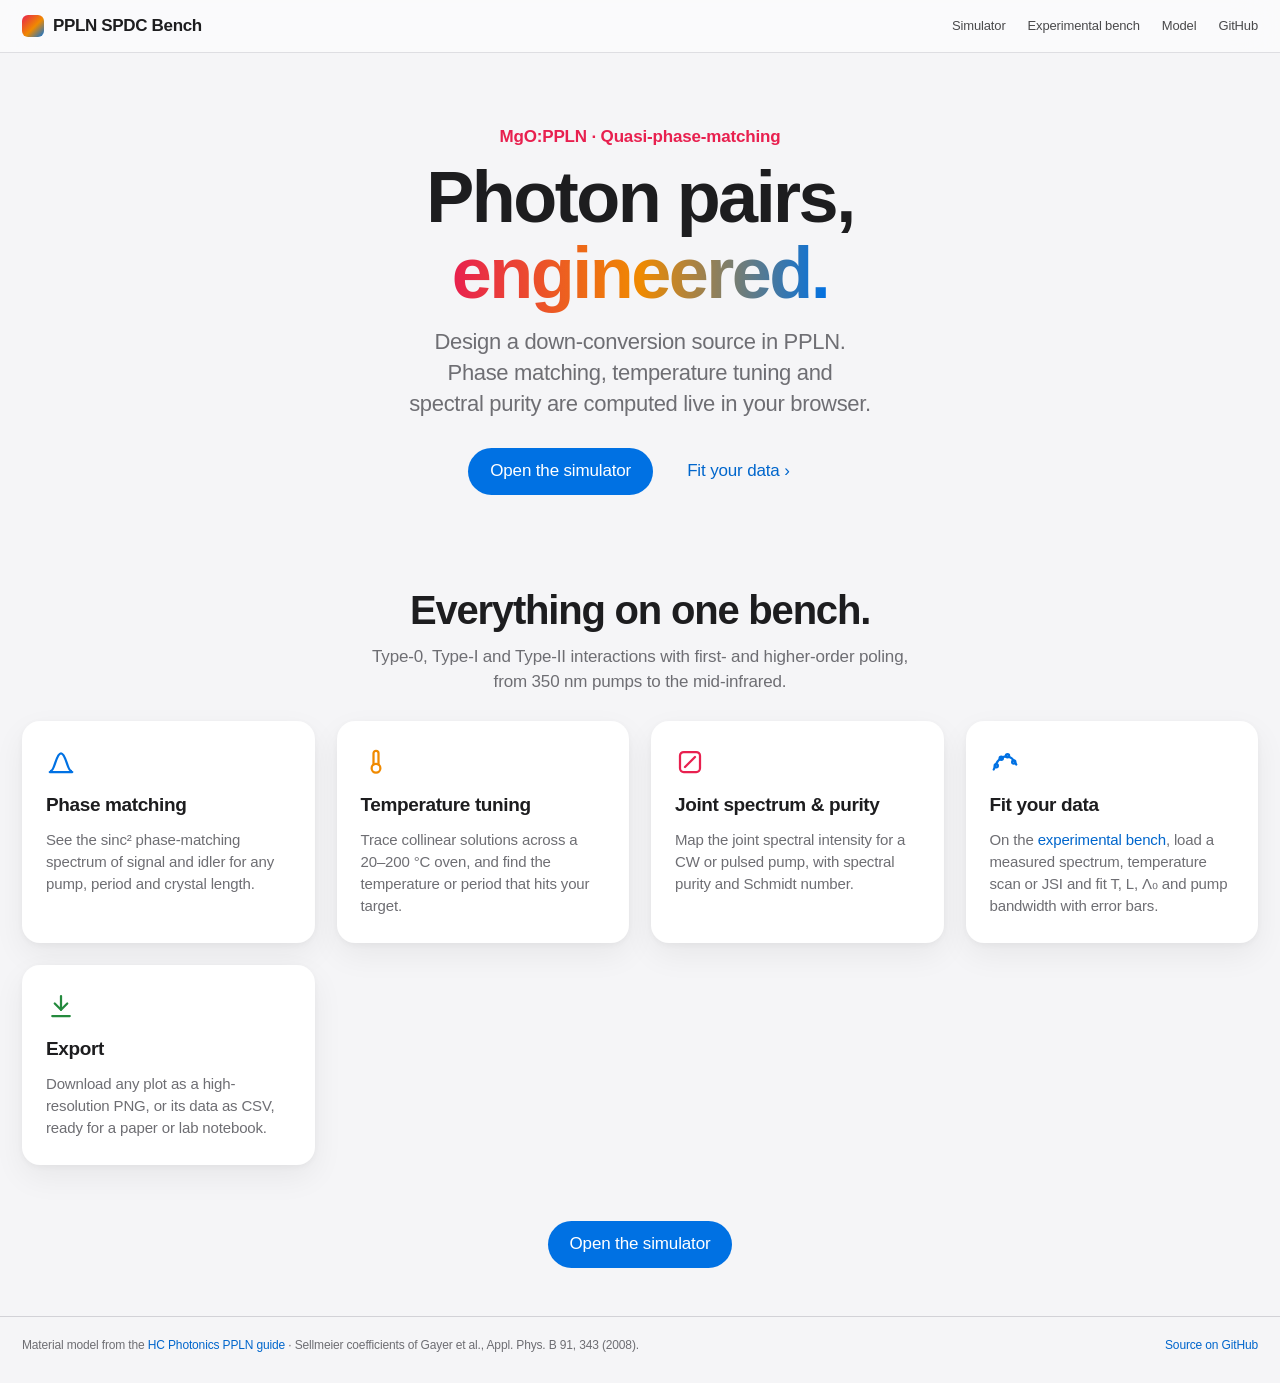
==== commit eb72cba5: "Add experimental bench for fitting measured SPDC data New bench.html fits measured spectra, temperat" ====
--- a/index.html
+++ b/index.html
@@ -7,7 +7,7 @@
 <meta name="description" content="Interactive simulator for spontaneous parametric down-conversion in MgO:PPLN: quasi-phase-matching, temperature tuning, joint spectral intensity and purity.">
 <meta name="theme-color" content="#f5f5f7" media="(prefers-color-scheme: light)">
 <meta name="theme-color" content="#000000" media="(prefers-color-scheme: dark)">
-<link rel="stylesheet" href="styles.css">
+<link rel="stylesheet" href="styles.css?v=6">
 </head>
 <body>
 <nav class="nav" aria-label="Site">
@@ -15,8 +15,9 @@
     <a class="brand" href="index.html"><span class="brand-mark" aria-hidden="true"></span>PPLN SPDC Bench</a>
     <div class="nav-links">
       <a href="simulator.html">Simulator</a>
+      <a href="bench.html"><span class="wide">Experimental bench</span><span class="narrow">Bench</span></a>
       <a href="simulator.html#model" class="opt">Model</a>
-      <a href="https://github.com/abhayasd555/ppln-spdc-bench" target="_blank" rel="noopener">GitHub</a>
+      <a href="https://github.com/abhayasd555/ppln-spdc-bench" target="_blank" rel="noopener" class="opt">GitHub</a>
     </div>
   </div>
 </nav>
@@ -28,7 +29,7 @@
   <p class="tagline">Design a down-conversion source in PPLN. Phase matching, temperature tuning and spectral purity are computed live in your browser.</p>
   <div class="hero-cta">
     <a class="pill" href="simulator.html">Open the simulator</a>
-    <a class="link" href="simulator.html#model">How it works</a>
+    <a class="link" href="bench.html">Fit your data</a>
   </div>
 </header>
 
@@ -39,6 +40,7 @@
   <div class="feat"><svg viewBox="0 0 24 24" fill="none" stroke="var(--sig)" stroke-width="1.8" stroke-linecap="round" stroke-linejoin="round" aria-hidden="true"><path d="M3 20h18"/><path d="M4 19c3 0 4-14 8-14s5 14 8 14"/></svg><h3>Phase matching</h3><p>See the sinc² phase-matching spectrum of signal and idler for any pump, period and crystal length.</p></div>
   <div class="feat"><svg viewBox="0 0 24 24" fill="none" stroke="var(--idl)" stroke-width="1.8" stroke-linecap="round" stroke-linejoin="round" aria-hidden="true"><path d="M10 14V5a2 2 0 1 1 4 0v9"/><circle cx="12" cy="17" r="3.5"/></svg><h3>Temperature tuning</h3><p>Trace collinear solutions across a 20–200 °C oven, and find the temperature or period that hits your target.</p></div>
   <div class="feat"><svg viewBox="0 0 24 24" fill="none" stroke="var(--pump)" stroke-width="1.8" stroke-linecap="round" stroke-linejoin="round" aria-hidden="true"><rect x="4" y="4" width="16" height="16" rx="3"/><path d="M8 16 16 8"/></svg><h3>Joint spectrum & purity</h3><p>Map the joint spectral intensity for a CW or pulsed pump, with spectral purity and Schmidt number.</p></div>
+  <div class="feat"><svg viewBox="0 0 24 24" fill="none" stroke="var(--sig)" stroke-width="1.8" stroke-linecap="round" stroke-linejoin="round" aria-hidden="true"><circle cx="5" cy="15" r="1.3"/><circle cx="9" cy="9" r="1.3"/><circle cx="14" cy="7" r="1.3"/><circle cx="19" cy="12" r="1.3"/><path d="M3 18c4-12 13-14 18-4"/></svg><h3>Fit your data</h3><p>On the <a href="bench.html">experimental bench</a>, load a measured spectrum, temperature scan or JSI and fit T, L, Λ₀ and pump bandwidth with error bars.</p></div>
   <div class="feat"><svg viewBox="0 0 24 24" fill="none" stroke="var(--ok)" stroke-width="1.8" stroke-linecap="round" stroke-linejoin="round" aria-hidden="true"><path d="M12 4v11"/><path d="m7 10 5 5 5-5"/><path d="M5 20h14"/></svg><h3>Export</h3><p>Download any plot as a high-resolution PNG, or its data as CSV, ready for a paper or lab notebook.</p></div>
   </div>
   <div class="closing"><a class="pill" href="simulator.html">Open the simulator</a></div>
--- a/styles.css
+++ b/styles.css
@@ -36,7 +36,8 @@
 .brand-mark{width:22px;height:22px;border-radius:6px;background:linear-gradient(135deg,var(--pump),var(--idl) 55%,var(--sig));flex:none}
 .nav-links{display:flex;gap:22px;font-size:13px}
 .nav-links a{color:var(--ink);opacity:.8} .nav-links a:hover{opacity:1;text-decoration:none}
-@media (max-width:520px){.nav-links a.opt{display:none}}
+.brand,.nav-links a{white-space:nowrap} .nav-links .narrow{display:none}
+@media (max-width:520px){.nav-links a.opt,.nav-links .wide{display:none}.nav-links .narrow{display:inline}}
 
 .wrap{max-width:1280px;margin:0 auto;display:flex;flex-direction:column;gap:22px;
   padding:0 max(22px,env(safe-area-inset-right,0px)) 0 max(22px,env(safe-area-inset-left,0px))}
@@ -87,6 +88,8 @@
 .seg input:checked+span{background:var(--panel);box-shadow:0 1px 3px rgba(0,0,0,.12),0 0 0 .5px rgba(0,0,0,.04);font-weight:600}
 @media (prefers-color-scheme: dark){:root:not([data-theme="light"]) .seg input:checked+span{background:#636366}}
 :root[data-theme="dark"] .seg input:checked+span{background:#636366}
+.seg span small{display:block;font-size:10.5px;font-weight:400;color:var(--muted);letter-spacing:.02em;margin-top:1px}
+.seg2{grid-template-columns:repeat(2,1fr)}
 .polnote{font-size:12px;color:var(--muted)}
 .btns{display:grid;grid-template-columns:1fr 1fr;gap:10px}
 button{font-family:var(--f);font-size:14px;font-weight:500;padding:10px 12px;border-radius:980px;border:0;background:var(--fill);color:var(--accent-ink);cursor:pointer;transition:filter .15s,transform .1s}
@@ -169,3 +172,26 @@
 .dl-all{display:flex;gap:8px;flex-wrap:wrap}
 .dl-all button{font-size:13px;display:inline-flex;align-items:center;gap:6px}
 .dl-all svg{width:14px;height:14px}
+
+[hidden]{display:none!important}
+
+/* Experimental bench */
+.tabbar{max-width:480px}
+.tabbar .seg span{padding:8px 0;font-size:14px}
+.tabpane{display:flex;flex-direction:column;gap:22px;min-width:0}
+textarea{font-family:var(--f-mono);font-size:12px;line-height:1.45;color:var(--ink);background:var(--fill);border:1px solid transparent;border-radius:10px;
+  padding:10px 12px;width:100%;min-height:180px;resize:vertical;white-space:pre;overflow:auto}
+textarea:focus{outline:none;border-color:var(--accent);box-shadow:0 0 0 4px color-mix(in srgb,var(--accent) 22%,transparent)}
+.stat{color:var(--ok)} .stat.bad{color:var(--warn)}
+.chk{display:inline-flex!important;align-items:center;gap:7px;font-size:13px;font-weight:500;cursor:pointer;justify-content:flex-start!important}
+.chk input{accent-color:var(--accent);width:15px;height:15px;margin:0}
+.free{display:flex;flex-wrap:wrap;gap:8px 16px}
+.free .chk{background:var(--fill);padding:6px 11px;border-radius:99px}
+.btns3{display:grid;grid-template-columns:1fr 1fr 1fr;gap:10px}
+.res td:nth-child(3){font-variant-numeric:tabular-nums}
+.kv{display:flex;flex-wrap:wrap;gap:6px 22px;font-size:13px;margin-top:12px;color:var(--ink)}
+.kv b{font-weight:500;color:var(--muted);margin-right:4px}
+canvas.tall{height:400px}
+canvas.sq{height:auto;aspect-ratio:1/0.9;min-height:240px}
+.grid3{display:grid;grid-template-columns:repeat(3,minmax(0,1fr));gap:22px}
+@media (max-width:1140px){.grid3{grid-template-columns:minmax(0,1fr)}}
